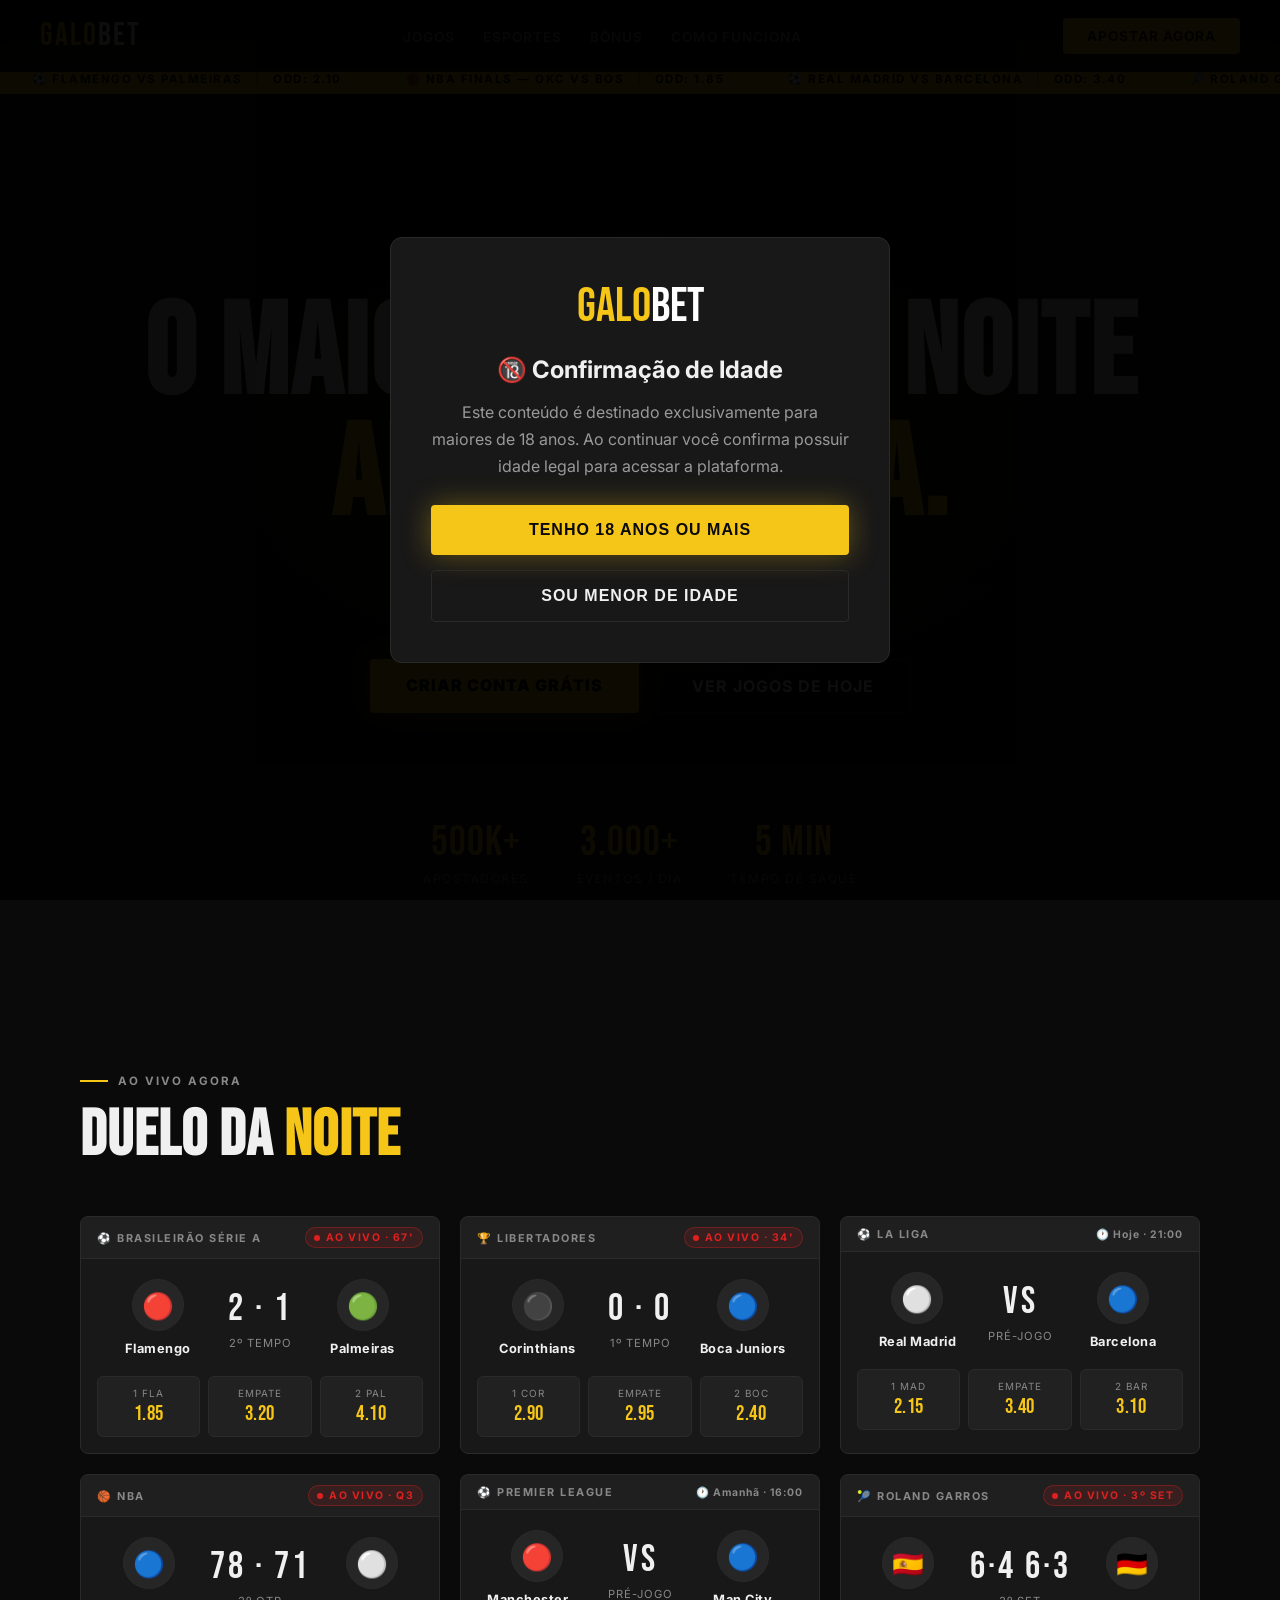
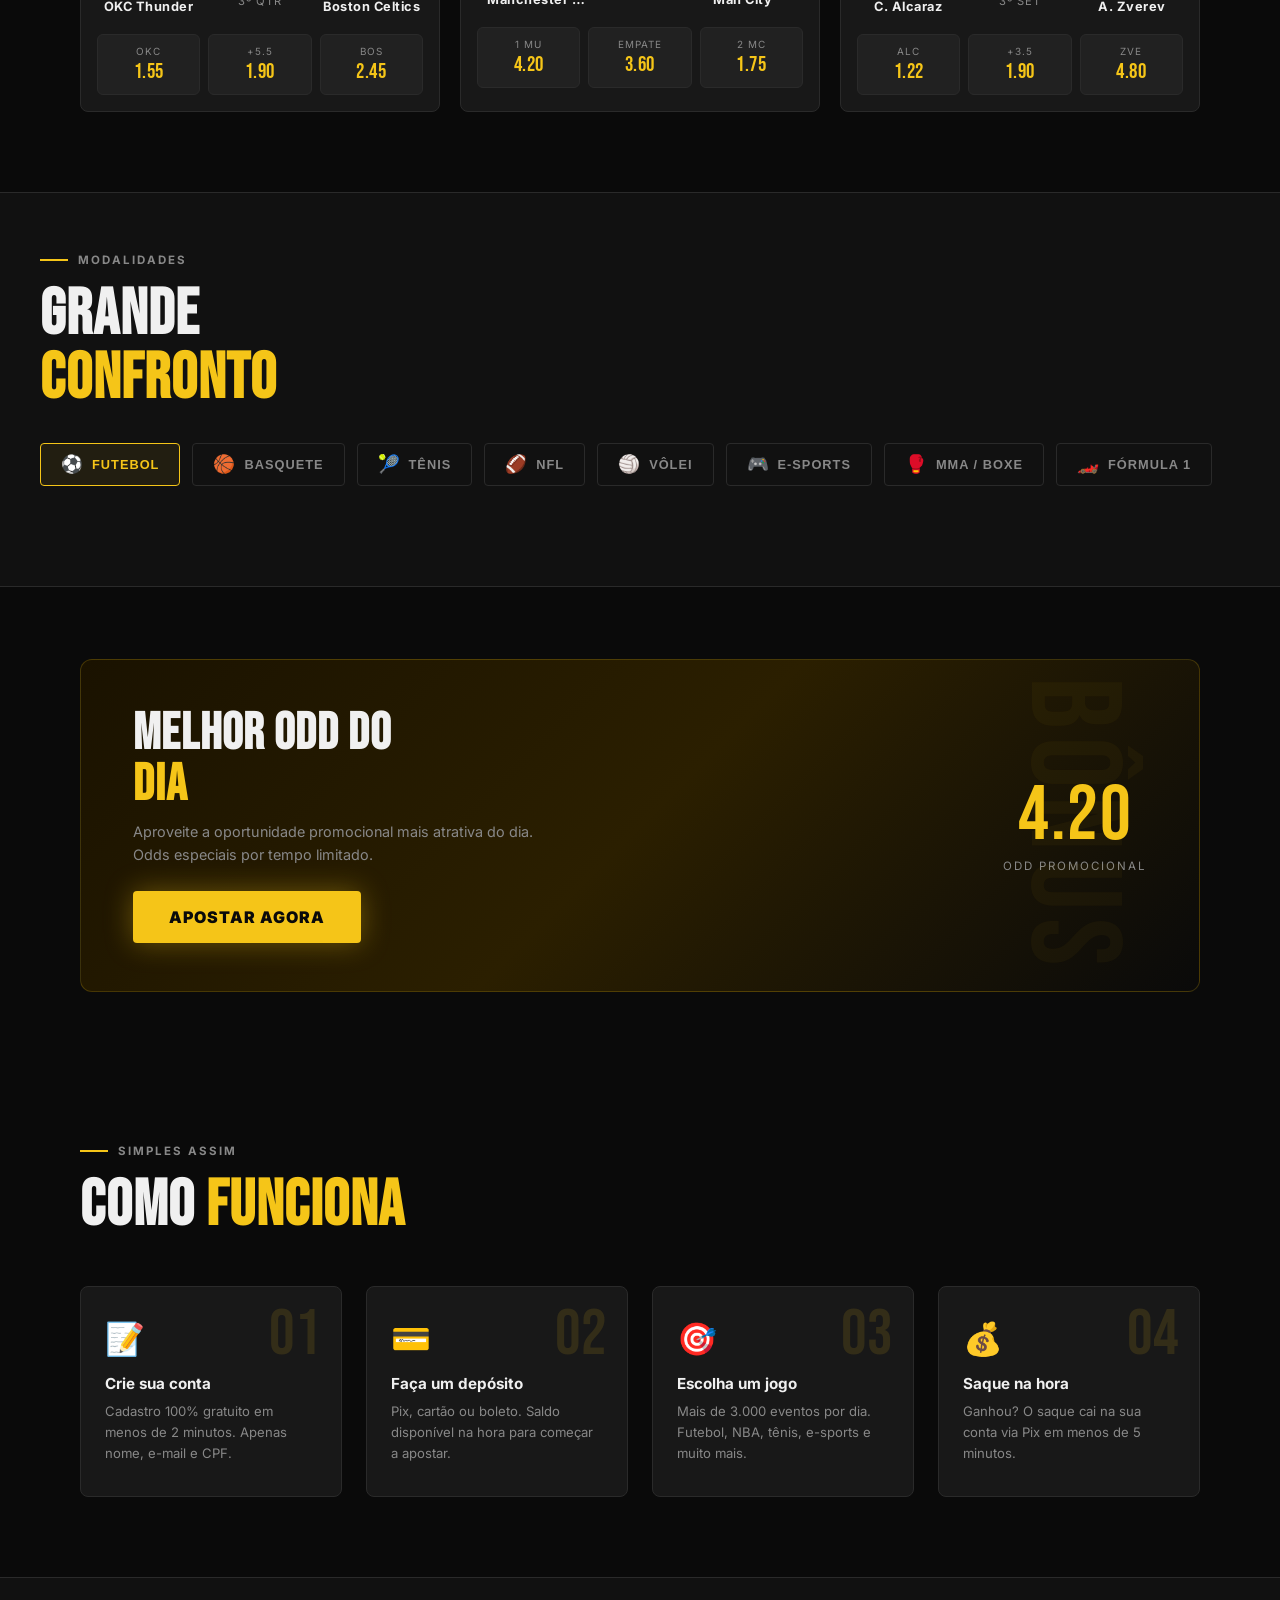
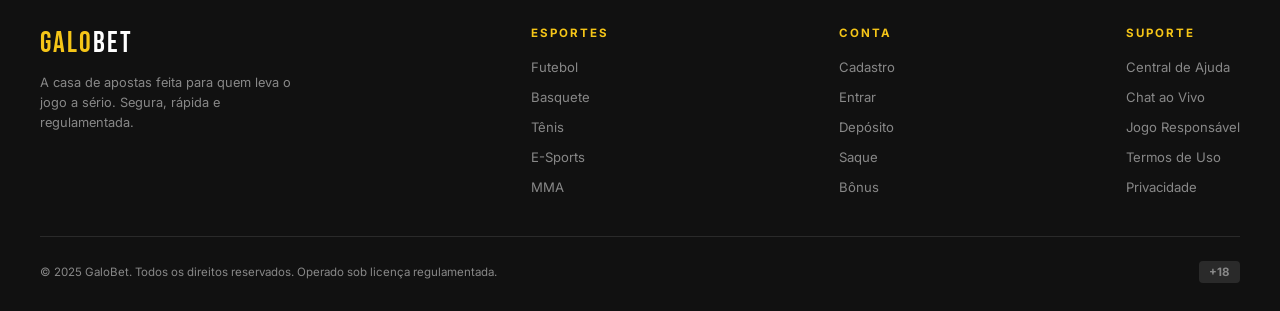
==== galobet-conteudo-pdf.html @ a0ba7c28 "feat: primeiro commit do html" ====
<!DOCTYPE html>
<html lang="pt-BR">
<head>
  <meta charset="UTF-8" />
  <meta name="viewport" content="width=device-width, initial-scale=1.0" />
  <title>GaloBet – Aposte com Garra</title>
  <link href="https://fonts.googleapis.com/css2?family=Bebas+Neue&family=Inter:wght@400;500;600;700;900&display=swap" rel="stylesheet" />
  <style>
    *, *::before, *::after { box-sizing: border-box; margin: 0; padding: 0; }

    :root {
      --black:    #0A0A0A;
      --coal:     #111111;
      --card:     #181818;
      --border:   #2A2A2A;
      --gold:     #F5C518;
      --gold-dim: #C49A10;
      --red:      #E02020;
      --green:    #1DB954;
      --text:     #F0F0F0;
      --muted:    #888888;
      --font-display: 'Bebas Neue', sans-serif;
      --font-body:    'Inter', sans-serif;
    }

    html { scroll-behavior: smooth; }

body {

  background: var(--black);
  color: var(--text);
  font-family: var(--font-body);
  overflow-x: hidden;
}

/* AGE GATE */

#ageGate{
  position:fixed;
  top:0;
  left:0;
  width:100%;
  height:100%;
  background:rgba(0,0,0,.95);
  display:flex;
  justify-content:center;
  align-items:center;
  z-index:9999;
}

.age-modal{
  width:min(500px,90%);
  background:#181818;
  border:1px solid #2A2A2A;
  border-radius:12px;
  padding:40px;
  text-align:center;
}

.age-logo{
  font-family:'Bebas Neue',sans-serif;
  font-size:3rem;
  color:#F5C518;
  margin-bottom:20px;
}

.age-logo span{
  color:white;
}

.age-modal h2{
  margin-bottom:15px;
}

.age-modal p{
  color:#999;
  line-height:1.7;
  margin-bottom:25px;
}

.age-buttons{
  display:flex;
  flex-direction:column;
  gap:15px;
}


    
    

    /* ── NAV ──────────────────────────────── */
    nav {
      position: fixed; top: 0; left: 0; right: 0; z-index: 100;
      display: flex; align-items: center; justify-content: space-between;
      padding: 16px 40px;
      background: rgba(10,10,10,0.92);
      backdrop-filter: blur(12px);
      border-bottom: 1px solid var(--border);
    }
    .logo {
      font-family: var(--font-display);
      font-size: 2rem;
      letter-spacing: 2px;
      color: var(--gold);
    }
    .logo span { color: #fff; }
    .nav-links { display: flex; gap: 28px; list-style: none; }
    .nav-links a {
      color: var(--muted); text-decoration: none; font-size: .85rem;
      font-weight: 600; letter-spacing: 1px; text-transform: uppercase;
      transition: color .2s;
    }
    .nav-links a:hover { color: var(--gold); }
    .btn-nav {
      background: var(--gold); color: var(--black);
      padding: 10px 24px; border-radius: 4px;
      font-weight: 700; font-size: .85rem; letter-spacing: 1px;
      text-decoration: none; text-transform: uppercase;
      transition: background .2s, transform .15s;
    }
    .btn-nav:hover { background: var(--gold-dim); transform: translateY(-1px); }

    /* ── HERO ─────────────────────────────── */
    .hero {
      min-height: 100vh;
      display: flex; flex-direction: column; align-items: center; justify-content: center;
      text-align: center;
      padding: 100px 20px 60px;
      position: relative;
      overflow: hidden;
    }
    .hero::before {
      content: '';
      position: absolute; inset: 0;
      background:
        radial-gradient(ellipse 70% 55% at 50% 40%, rgba(245,197,24,.12) 0%, transparent 70%),
        radial-gradient(ellipse 40% 30% at 80% 70%, rgba(224,32,32,.07) 0%, transparent 60%);
      pointer-events: none;
    }
    .hero-eyebrow {
      display: inline-block;
      background: rgba(245,197,24,.12);
      border: 1px solid rgba(245,197,24,.35);
      color: var(--gold);
      font-size: .75rem; font-weight: 700; letter-spacing: 2px;
      text-transform: uppercase;
      padding: 6px 16px; border-radius: 20px;
      margin-bottom: 24px;
      animation: fadeDown .6s ease both;
    }
    .hero h1 {
      font-family: var(--font-display);
      font-size: clamp(4rem, 10vw, 9rem);
      line-height: .95;
      letter-spacing: 2px;
      animation: fadeDown .7s .1s ease both;
    }
    .hero h1 em { color: var(--gold); font-style: normal; }
    .hero-sub {
      max-width: 520px;
      margin: 24px auto 0;
      font-size: 1.05rem; color: var(--muted); line-height: 1.7;
      animation: fadeDown .7s .2s ease both;
    }
    .hero-cta {
      display: flex; gap: 16px; justify-content: center; flex-wrap: wrap;
      margin-top: 40px;
      animation: fadeDown .7s .3s ease both;
    }
    .btn-primary {
      background: var(--gold); color: var(--black);
      padding: 16px 36px; border-radius: 4px; border: none;
      font-weight: 900; font-size: 1rem; letter-spacing: 1px;
      text-decoration: none; text-transform: uppercase; cursor: pointer;
      transition: background .2s, transform .15s, box-shadow .2s;
      box-shadow: 0 0 28px rgba(245,197,24,.35);
    }
    .btn-primary:hover {
      background: var(--gold-dim);
      transform: translateY(-2px);
      box-shadow: 0 0 40px rgba(245,197,24,.5);
    }
    .btn-outline {
      background: transparent; color: var(--text);
      padding: 16px 36px; border-radius: 4px;
      border: 1px solid var(--border);
      font-weight: 700; font-size: 1rem; letter-spacing: 1px;
      text-decoration: none; text-transform: uppercase; cursor: pointer;
      transition: border-color .2s, color .2s;
    }
    .btn-outline:hover { border-color: var(--gold); color: var(--gold); }

    .hero-stats {
      display: flex; gap: 48px; justify-content: center; flex-wrap: wrap;
      margin-top: 64px;
      padding-top: 40px;
      border-top: 1px solid var(--border);
      width: 100%; max-width: 600px;
      animation: fadeDown .7s .4s ease both;
    }
    .stat-item { text-align: center; }
    .stat-num {
      font-family: var(--font-display);
      font-size: 2.6rem; color: var(--gold); letter-spacing: 1px;
    }
    .stat-label { font-size: .75rem; color: var(--muted); letter-spacing: 1.5px; text-transform: uppercase; margin-top: 4px; }

    /* ── LIVE MATCHES ─────────────────────── */
    .section { padding: 80px 40px; max-width: 1200px; margin: 0 auto; }
    .section-label {
      display: flex; align-items: center; gap: 10px;
      font-size: .72rem; font-weight: 700; letter-spacing: 2px;
      text-transform: uppercase; color: var(--muted);
      margin-bottom: 16px;
    }
    .section-label::before {
      content: '';
      display: inline-block; width: 28px; height: 2px; background: var(--gold);
    }
    .section h2 {
      font-family: var(--font-display);
      font-size: clamp(2.4rem, 5vw, 4rem);
      line-height: 1; letter-spacing: 1px;
      margin-bottom: 48px;
    }
    .section h2 em { color: var(--gold); font-style: normal; }

    .matches-grid {
      display: grid;
      grid-template-columns: repeat(auto-fill, minmax(340px, 1fr));
      gap: 20px;
    }

    .match-card {
      background: var(--card);
      border: 1px solid var(--border);
      border-radius: 8px;
      overflow: hidden;
      transition: border-color .2s, transform .2s;
      cursor: pointer;
    }
    .match-card:hover { border-color: var(--gold); transform: translateY(-3px); }

    .match-header {
      display: flex; align-items: center; justify-content: space-between;
      padding: 10px 16px;
      background: rgba(255,255,255,.03);
      border-bottom: 1px solid var(--border);
    }
    .league-tag {
      font-size: .68rem; font-weight: 700; letter-spacing: 1.5px;
      text-transform: uppercase; color: var(--muted);
    }
    .live-badge {
      display: flex; align-items: center; gap: 6px;
      background: rgba(224,32,32,.12);
      border: 1px solid rgba(224,32,32,.35);
      color: var(--red);
      font-size: .65rem; font-weight: 700; letter-spacing: 1.5px;
      padding: 3px 8px; border-radius: 20px;
    }
    .live-dot {
      width: 6px; height: 6px; border-radius: 50%;
      background: var(--red);
      animation: pulse 1.2s infinite;
    }
    .soon-badge {
      font-size: .65rem; font-weight: 700; letter-spacing: 1px;
      color: var(--muted);
    }

    .match-body {
      padding: 20px 16px;
      display: flex; align-items: center; justify-content: space-between; gap: 10px;
    }
    .team {
      display: flex; flex-direction: column; align-items: center;
      gap: 10px; flex: 1; min-width: 0;
    }
    .team-shield {
      width: 52px; height: 52px; border-radius: 50%;
      display: flex; align-items: center; justify-content: center;
      font-size: 1.6rem;
      background: rgba(255,255,255,.06);
      border: 1px solid var(--border);
    }
    .team-name {
      font-size: .8rem; font-weight: 700; letter-spacing: .5px;
      text-align: center; white-space: nowrap; overflow: hidden; text-overflow: ellipsis;
      max-width: 100px;
    }

    .vs-block { text-align: center; flex-shrink: 0; }
    .vs-score {
      font-family: var(--font-display);
      font-size: 2.4rem; letter-spacing: 3px; color: var(--text);
    }
    .vs-time {
      font-size: .7rem; color: var(--muted);
      letter-spacing: 1px; margin-top: 4px;
    }

    .match-odds {
      display: grid; grid-template-columns: 1fr 1fr 1fr;
      gap: 8px; padding: 0 16px 16px;
    }
    .odd-btn {
      background: rgba(255,255,255,.04);
      border: 1px solid var(--border);
      border-radius: 6px;
      padding: 10px 8px;
      text-align: center; cursor: pointer;
      transition: background .15s, border-color .15s;
    }
    .odd-btn:hover { background: rgba(245,197,24,.1); border-color: var(--gold); }
    .odd-label { font-size: .62rem; color: var(--muted); text-transform: uppercase; letter-spacing: 1px; }
    .odd-val {
      font-family: var(--font-display);
      font-size: 1.3rem; color: var(--gold); letter-spacing: .5px; margin-top: 2px;
    }

    /* ── SPORTS TABS ──────────────────────── */
    .sports-section {
      background: var(--coal);
      border-top: 1px solid var(--border);
      border-bottom: 1px solid var(--border);
      padding: 60px 40px;
    }
    .sports-inner { max-width: 1200px; margin: 0 auto; }

    .sports-tabs {
      display: flex; gap: 12px; flex-wrap: wrap;
      margin-bottom: 40px;
    }
    .tab {
      display: flex; align-items: center; gap: 8px;
      padding: 10px 20px; border-radius: 4px;
      border: 1px solid var(--border);
      background: transparent; color: var(--muted);
      font-size: .8rem; font-weight: 700; letter-spacing: 1px;
      text-transform: uppercase; cursor: pointer;
      transition: all .2s;
    }
    .tab.active, .tab:hover {
      border-color: var(--gold); color: var(--gold);
      background: rgba(245,197,24,.07);
    }
    .tab-icon { font-size: 1.1rem; }

    /* ── PROMO BANNER ─────────────────────── */
    .promo-band {
      background: linear-gradient(135deg, #1a1200 0%, #2b1f00 50%, #0A0A0A 100%);
      border: 1px solid rgba(245,197,24,.2);
      border-radius: 12px;
      padding: 48px 52px;
      display: flex; align-items: center; justify-content: space-between;
      gap: 32px; flex-wrap: wrap;
      margin: 0 40px;
      max-width: 1120px;
      margin-inline: auto;
      position: relative; overflow: hidden;
    }
    .promo-band::after {
      content: 'BÔNUS';
      position: absolute; right: -20px; top: 50%; transform: translateY(-50%) rotate(90deg);
      font-family: var(--font-display);
      font-size: 8rem; color: rgba(245,197,24,.04);
      letter-spacing: 8px; pointer-events: none; white-space: nowrap;
    }
    .promo-text h3 {
      font-family: var(--font-display);
      font-size: clamp(2rem, 4vw, 3.2rem);
      line-height: 1; letter-spacing: 1px;
    }
    .promo-text h3 em { color: var(--gold); font-style: normal; }
    .promo-text p { color: var(--muted); margin-top: 10px; font-size: .9rem; line-height: 1.6; }
    .promo-bonus {
      text-align: center; flex-shrink: 0;
    }
    .bonus-amount {
      font-family: var(--font-display);
      font-size: clamp(3rem, 6vw, 5rem);
      color: var(--gold);
      line-height: 1; letter-spacing: 2px;
    }
    .bonus-label {
      font-size: .72rem; color: var(--muted);
      letter-spacing: 2px; text-transform: uppercase; margin-top: 4px;
    }

    /* ── HOW IT WORKS ─────────────────────── */
    .steps-grid {
      display: grid; grid-template-columns: repeat(auto-fill, minmax(220px, 1fr));
      gap: 24px;
    }
    .step-card {
      background: var(--card);
      border: 1px solid var(--border);
      border-radius: 8px;
      padding: 32px 24px;
      position: relative;
    }
    .step-num {
      font-family: var(--font-display);
      font-size: 4rem; color: rgba(245,197,24,.12);
      line-height: 1; position: absolute; top: 16px; right: 20px;
    }
    .step-icon { font-size: 2rem; margin-bottom: 16px; }
    .step-title {
      font-size: .95rem; font-weight: 700; margin-bottom: 8px;
    }
    .step-desc { font-size: .82rem; color: var(--muted); line-height: 1.6; }

    /* ── FOOTER ───────────────────────────── */
    footer {
      background: var(--coal);
      border-top: 1px solid var(--border);
      padding: 48px 40px 28px;
    }
    .footer-inner {
      max-width: 1200px; margin: 0 auto;
      display: flex; flex-wrap: wrap; gap: 40px;
      justify-content: space-between;
    }
    .footer-brand .logo { font-size: 1.8rem; }
    .footer-brand p {
      margin-top: 12px; font-size: .8rem; color: var(--muted); max-width: 260px; line-height: 1.6;
    }
    .footer-col h4 {
      font-size: .72rem; font-weight: 700; letter-spacing: 2px;
      text-transform: uppercase; color: var(--gold);
      margin-bottom: 16px;
    }
    .footer-col ul { list-style: none; display: flex; flex-direction: column; gap: 10px; }
    .footer-col ul li a {
      color: var(--muted); text-decoration: none; font-size: .82rem;
      transition: color .2s;
    }
    .footer-col ul li a:hover { color: var(--text); }
    .footer-bottom {
      max-width: 1200px; margin: 40px auto 0;
      padding-top: 24px; border-top: 1px solid var(--border);
      display: flex; align-items: center; justify-content: space-between; flex-wrap: wrap; gap: 12px;
    }
    .footer-bottom p { font-size: .72rem; color: var(--muted); }
    .age-badge {
      background: var(--border); border-radius: 4px;
      padding: 4px 10px; font-size: .72rem; font-weight: 700; color: var(--muted);
    }

    /* ── TICKER ───────────────────────────── */
    .ticker-wrap {
      background: var(--gold);
      overflow: hidden; padding: 8px 0;
    }
    .ticker-track {
      display: flex; width: max-content;
      animation: ticker 28s linear infinite;
    }
    .ticker-item {
      font-size: .72rem; font-weight: 700; letter-spacing: 1.5px;
      color: var(--black); text-transform: uppercase;
      padding: 0 32px; white-space: nowrap;
    }
    .ticker-sep { color: rgba(0,0,0,.3); padding: 0 8px; }

    /* ── ANIMATIONS ───────────────────────── */
    @keyframes fadeDown {
      from { opacity: 0; transform: translateY(-18px); }
      to   { opacity: 1; transform: translateY(0); }
    }
    @keyframes pulse {
      0%, 100% { opacity: 1; } 50% { opacity: .3; }
    }
    @keyframes ticker {
      from { transform: translateX(0); }
      to   { transform: translateX(-50%); }
    }

    /* ── RESPONSIVE ───────────────────────── */
    @media (max-width: 768px) {
      nav { padding: 14px 20px; }
      .nav-links { display: none; }
      .section { padding: 60px 20px; }
      .promo-band { padding: 32px 24px; margin: 0 20px; }
      .sports-section { padding: 48px 20px; }
      footer { padding: 40px 20px 24px; }
    }
  </style>
</head>
<body>

<div id="ageGate">
  <div class="age-modal">

    <div class="age-logo">
      GALO<span>BET</span>
    </div>

    <h2>🔞 Confirmação de Idade</h2>

    <p>
      Este conteúdo é destinado exclusivamente para maiores de 18 anos.
      Ao continuar você confirma possuir idade legal para acessar a plataforma.
    </p>

    <div class="age-buttons">

      <button id="confirmAge" class="btn-primary">
        Tenho 18 anos ou mais
      </button>

      <button id="denyAge" class="btn-outline">
        Sou menor de idade
      </button>

    </div>

  </div>
</div>

<!-- NAV -->
<nav>
  <div class="logo">GALO<span>BET</span></div>
  <ul class="nav-links">
    <li><a href="#jogos">Jogos</a></li>
    <li><a href="#esportes">Esportes</a></li>
    <li><a href="#bonus">Bônus</a></li>
    <li><a href="#como-funciona">Como Funciona</a></li>
  </ul>
  <a href="#" class="btn-nav">Apostar Agora</a>
</nav>

<!-- TICKER -->
<div class="ticker-wrap" style="margin-top:64px;">
  <div class="ticker-track">
    <span class="ticker-item">⚽ Flamengo vs Palmeiras <span class="ticker-sep">|</span> Odd: 2.10</span>
    <span class="ticker-item">🏀 NBA Finals — OKC vs BOS <span class="ticker-sep">|</span> Odd: 1.85</span>
    <span class="ticker-item">⚽ Real Madrid vs Barcelona <span class="ticker-sep">|</span> Odd: 3.40</span>
    <span class="ticker-item">🎾 Roland Garros Final <span class="ticker-sep">|</span> Odd: 1.60</span>
    <span class="ticker-item">⚽ Brasil vs Argentina <span class="ticker-sep">|</span> Odd: 2.75</span>
    <span class="ticker-item">🏆 Libertadores — Quartas de Final <span class="ticker-sep">|</span> Ao Vivo</span>
    <span class="ticker-item">⚽ Flamengo vs Palmeiras <span class="ticker-sep">|</span> Odd: 2.10</span>
    <span class="ticker-item">🏀 NBA Finals — OKC vs BOS <span class="ticker-sep">|</span> Odd: 1.85</span>
    <span class="ticker-item">⚽ Real Madrid vs Barcelona <span class="ticker-sep">|</span> Odd: 3.40</span>
    <span class="ticker-item">🎾 Roland Garros Final <span class="ticker-sep">|</span> Odd: 1.60</span>
    <span class="ticker-item">⚽ Brasil vs Argentina <span class="ticker-sep">|</span> Odd: 2.75</span>
    <span class="ticker-item">🏆 Libertadores — Quartas de Final <span class="ticker-sep">|</span> Ao Vivo</span>
  </div>
</div>

<!-- HERO -->
<section class="hero">
  <span class="hero-eyebrow">🔥 Casa de Apostas #1 do Brasil</span>
  <h1>O MAIOR DUELO DA NOITE<br><em>APOSTE AGORA.</em></h1>
  <p class="hero-sub">
    Flamengo x Palmeiras. Odds especiais e apostas ao vivo para o confronto mais aguardado da rodada.
  </p>
  <div class="hero-cta">
    <a href="#" class="btn-primary">Criar Conta Grátis</a>
    <a href="#jogos" class="btn-outline">Ver Jogos de Hoje</a>
  </div>
  <div class="hero-stats">
    <div class="stat-item">
      <div class="stat-num">500K+</div>
      <div class="stat-label">Apostadores</div>
    </div>
    <div class="stat-item">
      <div class="stat-num">3.000+</div>
      <div class="stat-label">Eventos / dia</div>
    </div>
    <div class="stat-item">
      <div class="stat-num">5 min</div>
      <div class="stat-label">Tempo de saque</div>
    </div>
  </div>
</section>

<!-- JOGOS AO VIVO -->
<section class="section" id="jogos">
  <div class="section-label">Ao Vivo Agora</div>
  <h2>DUELO DA <em>NOITE</em></h2>

  <div class="matches-grid">

    <!-- Card 1 -->
    <div class="match-card">
      <div class="match-header">
        <span class="league-tag">⚽ Brasileirão Série A</span>
        <span class="live-badge"><span class="live-dot"></span>AO VIVO · 67'</span>
      </div>
      <div class="match-body">
        <div class="team">
          <div class="team-shield">🔴</div>
          <div class="team-name">Flamengo</div>
        </div>
        <div class="vs-block">
          <div class="vs-score">2 · 1</div>
          <div class="vs-time">2º TEMPO</div>
        </div>
        <div class="team">
          <div class="team-shield">🟢</div>
          <div class="team-name">Palmeiras</div>
        </div>
      </div>
      <div class="match-odds">
        <div class="odd-btn"><div class="odd-label">1 FLA</div><div class="odd-val">1.85</div></div>
        <div class="odd-btn"><div class="odd-label">Empate</div><div class="odd-val">3.20</div></div>
        <div class="odd-btn"><div class="odd-label">2 PAL</div><div class="odd-val">4.10</div></div>
      </div>
    </div>

    <!-- Card 2 -->
    <div class="match-card">
      <div class="match-header">
        <span class="league-tag">🏆 Libertadores</span>
        <span class="live-badge"><span class="live-dot"></span>AO VIVO · 34'</span>
      </div>
      <div class="match-body">
        <div class="team">
          <div class="team-shield">⚫</div>
          <div class="team-name">Corinthians</div>
        </div>
        <div class="vs-block">
          <div class="vs-score">0 · 0</div>
          <div class="vs-time">1º TEMPO</div>
        </div>
        <div class="team">
          <div class="team-shield">🔵</div>
          <div class="team-name">Boca Juniors</div>
        </div>
      </div>
      <div class="match-odds">
        <div class="odd-btn"><div class="odd-label">1 COR</div><div class="odd-val">2.90</div></div>
        <div class="odd-btn"><div class="odd-label">Empate</div><div class="odd-val">2.95</div></div>
        <div class="odd-btn"><div class="odd-label">2 BOC</div><div class="odd-val">2.40</div></div>
      </div>
    </div>

    <!-- Card 3 -->
    <div class="match-card">
      <div class="match-header">
        <span class="league-tag">⚽ La Liga</span>
        <span class="soon-badge">🕐 Hoje · 21:00</span>
      </div>
      <div class="match-body">
        <div class="team">
          <div class="team-shield">⚪</div>
          <div class="team-name">Real Madrid</div>
        </div>
        <div class="vs-block">
          <div class="vs-score">VS</div>
          <div class="vs-time">PRÉ-JOGO</div>
        </div>
        <div class="team">
          <div class="team-shield">🔵</div>
          <div class="team-name">Barcelona</div>
        </div>
      </div>
      <div class="match-odds">
        <div class="odd-btn"><div class="odd-label">1 MAD</div><div class="odd-val">2.15</div></div>
        <div class="odd-btn"><div class="odd-label">Empate</div><div class="odd-val">3.40</div></div>
        <div class="odd-btn"><div class="odd-label">2 BAR</div><div class="odd-val">3.10</div></div>
      </div>
    </div>

    <!-- Card 4 -->
    <div class="match-card">
      <div class="match-header">
        <span class="league-tag">🏀 NBA</span>
        <span class="live-badge"><span class="live-dot"></span>AO VIVO · Q3</span>
      </div>
      <div class="match-body">
        <div class="team">
          <div class="team-shield">🔵</div>
          <div class="team-name">OKC Thunder</div>
        </div>
        <div class="vs-block">
          <div class="vs-score">78 · 71</div>
          <div class="vs-time">3º QTR</div>
        </div>
        <div class="team">
          <div class="team-shield">⚪</div>
          <div class="team-name">Boston Celtics</div>
        </div>
      </div>
      <div class="match-odds">
        <div class="odd-btn"><div class="odd-label">OKC</div><div class="odd-val">1.55</div></div>
        <div class="odd-btn"><div class="odd-label">+5.5</div><div class="odd-val">1.90</div></div>
        <div class="odd-btn"><div class="odd-label">BOS</div><div class="odd-val">2.45</div></div>
      </div>
    </div>

    <!-- Card 5 -->
    <div class="match-card">
      <div class="match-header">
        <span class="league-tag">⚽ Premier League</span>
        <span class="soon-badge">🕐 Amanhã · 16:00</span>
      </div>
      <div class="match-body">
        <div class="team">
          <div class="team-shield">🔴</div>
          <div class="team-name">Manchester United</div>
        </div>
        <div class="vs-block">
          <div class="vs-score">VS</div>
          <div class="vs-time">PRÉ-JOGO</div>
        </div>
        <div class="team">
          <div class="team-shield">🔵</div>
          <div class="team-name">Man City</div>
        </div>
      </div>
      <div class="match-odds">
        <div class="odd-btn"><div class="odd-label">1 MU</div><div class="odd-val">4.20</div></div>
        <div class="odd-btn"><div class="odd-label">Empate</div><div class="odd-val">3.60</div></div>
        <div class="odd-btn"><div class="odd-label">2 MC</div><div class="odd-val">1.75</div></div>
      </div>
    </div>

    <!-- Card 6 -->
    <div class="match-card">
      <div class="match-header">
        <span class="league-tag">🎾 Roland Garros</span>
        <span class="live-badge"><span class="live-dot"></span>AO VIVO · 3º SET</span>
      </div>
      <div class="match-body">
        <div class="team">
          <div class="team-shield">🇪🇸</div>
          <div class="team-name">C. Alcaraz</div>
        </div>
        <div class="vs-block">
          <div class="vs-score">6·4 6·3</div>
          <div class="vs-time">3º SET</div>
        </div>
        <div class="team">
          <div class="team-shield">🇩🇪</div>
          <div class="team-name">A. Zverev</div>
        </div>
      </div>
      <div class="match-odds">
        <div class="odd-btn"><div class="odd-label">ALC</div><div class="odd-val">1.22</div></div>
        <div class="odd-btn"><div class="odd-label">+3.5</div><div class="odd-val">1.90</div></div>
        <div class="odd-btn"><div class="odd-label">ZVE</div><div class="odd-val">4.80</div></div>
      </div>
    </div>

  </div>
</section>

<!-- SPORTS TABS -->
<div class="sports-section" id="esportes">
  <div class="sports-inner">
    <div class="section-label">Modalidades</div>
    <h2 style="font-family:var(--font-display);font-size:clamp(2.4rem,5vw,4rem);line-height:1;letter-spacing:1px;margin-bottom:32px;">
      GRANDE<br><em style="color:var(--gold);font-style:normal;">CONFRONTO</em>
    </h2>
    <div class="sports-tabs">
      <button class="tab active"><span class="tab-icon">⚽</span> Futebol</button>
      <button class="tab"><span class="tab-icon">🏀</span> Basquete</button>
      <button class="tab"><span class="tab-icon">🎾</span> Tênis</button>
      <button class="tab"><span class="tab-icon">🏈</span> NFL</button>
      <button class="tab"><span class="tab-icon">🏐</span> Vôlei</button>
      <button class="tab"><span class="tab-icon">🎮</span> E-Sports</button>
      <button class="tab"><span class="tab-icon">🥊</span> MMA / Boxe</button>
      <button class="tab"><span class="tab-icon">🏎️</span> Fórmula 1</button>
    </div>
  </div>
</div>

<!-- PROMO BANNER -->
<div style="padding: 72px 40px;" id="bonus">
  <div class="promo-band">
    <div class="promo-text">
      <h3>MELHOR ODD DO<br><em>DIA</em></h3>
      <p>Aproveite a oportunidade promocional mais atrativa do dia.<br>Odds especiais por tempo limitado.</p>
      <a href="#" class="btn-primary" style="display:inline-block;margin-top:24px;">APOSTAR AGORA</a>
    </div>
    <div class="promo-bonus">
      <div class="bonus-amount">4.20</div>
      <div class="bonus-label">ODD PROMOCIONAL</div>
    </div>
  </div>
</div>

<!-- COMO FUNCIONA -->
<section class="section" id="como-funciona">
  <div class="section-label">Simples assim</div>
  <h2>COMO <em>FUNCIONA</em></h2>
  <div class="steps-grid">
    <div class="step-card">
      <div class="step-num">01</div>
      <div class="step-icon">📝</div>
      <div class="step-title">Crie sua conta</div>
      <div class="step-desc">Cadastro 100% gratuito em menos de 2 minutos. Apenas nome, e-mail e CPF.</div>
    </div>
    <div class="step-card">
      <div class="step-num">02</div>
      <div class="step-icon">💳</div>
      <div class="step-title">Faça um depósito</div>
      <div class="step-desc">Pix, cartão ou boleto. Saldo disponível na hora para começar a apostar.</div>
    </div>
    <div class="step-card">
      <div class="step-num">03</div>
      <div class="step-icon">🎯</div>
      <div class="step-title">Escolha um jogo</div>
      <div class="step-desc">Mais de 3.000 eventos por dia. Futebol, NBA, tênis, e-sports e muito mais.</div>
    </div>
    <div class="step-card">
      <div class="step-num">04</div>
      <div class="step-icon">💰</div>
      <div class="step-title">Saque na hora</div>
      <div class="step-desc">Ganhou? O saque cai na sua conta via Pix em menos de 5 minutos.</div>
    </div>
  </div>
</section>

<!-- FOOTER -->
<footer>
  <div class="footer-inner">
    <div class="footer-brand">
      <div class="logo">GALO<span>BET</span></div>
      <p>A casa de apostas feita para quem leva o jogo a sério. Segura, rápida e regulamentada.</p>
    </div>
    <div class="footer-col">
      <h4>Esportes</h4>
      <ul>
        <li><a href="#">Futebol</a></li>
        <li><a href="#">Basquete</a></li>
        <li><a href="#">Tênis</a></li>
        <li><a href="#">E-Sports</a></li>
        <li><a href="#">MMA</a></li>
      </ul>
    </div>
    <div class="footer-col">
      <h4>Conta</h4>
      <ul>
        <li><a href="#">Cadastro</a></li>
        <li><a href="#">Entrar</a></li>
        <li><a href="#">Depósito</a></li>
        <li><a href="#">Saque</a></li>
        <li><a href="#">Bônus</a></li>
      </ul>
    </div>
    <div class="footer-col">
      <h4>Suporte</h4>
      <ul>
        <li><a href="#">Central de Ajuda</a></li>
        <li><a href="#">Chat ao Vivo</a></li>
        <li><a href="#">Jogo Responsável</a></li>
        <li><a href="#">Termos de Uso</a></li>
        <li><a href="#">Privacidade</a></li>
      </ul>
    </div>
  </div>
  <div class="footer-bottom">
    <p>© 2025 GaloBet. Todos os direitos reservados. Operado sob licença regulamentada.</p>
    <span class="age-badge">+18</span>
  </div>
</footer>

<script>
  // Tab switching
  document.querySelectorAll('.tab').forEach(tab => {
    tab.addEventListener('click', () => {
      document.querySelectorAll('.tab').forEach(t => t.classList.remove('active'));
      tab.classList.add('active');
    });
  });

  // Odd button toggle
  document.querySelectorAll('.odd-btn').forEach(btn => {
    btn.addEventListener('click', () => {
      btn.style.background = btn.style.background ? '' : 'rgba(245,197,24,.18)';
      btn.style.borderColor = btn.style.borderColor === 'var(--gold)' ? '' : 'var(--gold)';
    });
  });

  // Scroll reveal
  const observer = new IntersectionObserver(entries => {
    entries.forEach(e => {
      if (e.isIntersecting) {
        e.target.style.opacity = '1';
        e.target.style.transform = 'translateY(0)';
      }
    });
  }, { threshold: 0.1 });

  document.querySelectorAll('.match-card, .step-card').forEach(el => {
    el.style.opacity = '0';
    el.style.transform = 'translateY(24px)';
    el.style.transition = 'opacity .5s ease, transform .5s ease';
    observer.observe(el);
  });

  // AGE GATE
  document.addEventListener('DOMContentLoaded', function() {

    const ageGate = document.getElementById('ageGate');
    const confirmAge = document.getElementById('confirmAge');
    const denyAge = document.getElementById('denyAge');

    if (!ageGate) return;

    if (localStorage.getItem('ageVerified') === 'true') {
      ageGate.style.display = 'none';
    }

    confirmAge?.addEventListener('click', () => {
      localStorage.setItem('ageVerified', 'true');
      ageGate.style.display = 'none';
    });

    denyAge?.addEventListener('click', () => {
      window.location.href = 'https://google.com';
    });

  });
</script>

</body>
</html>
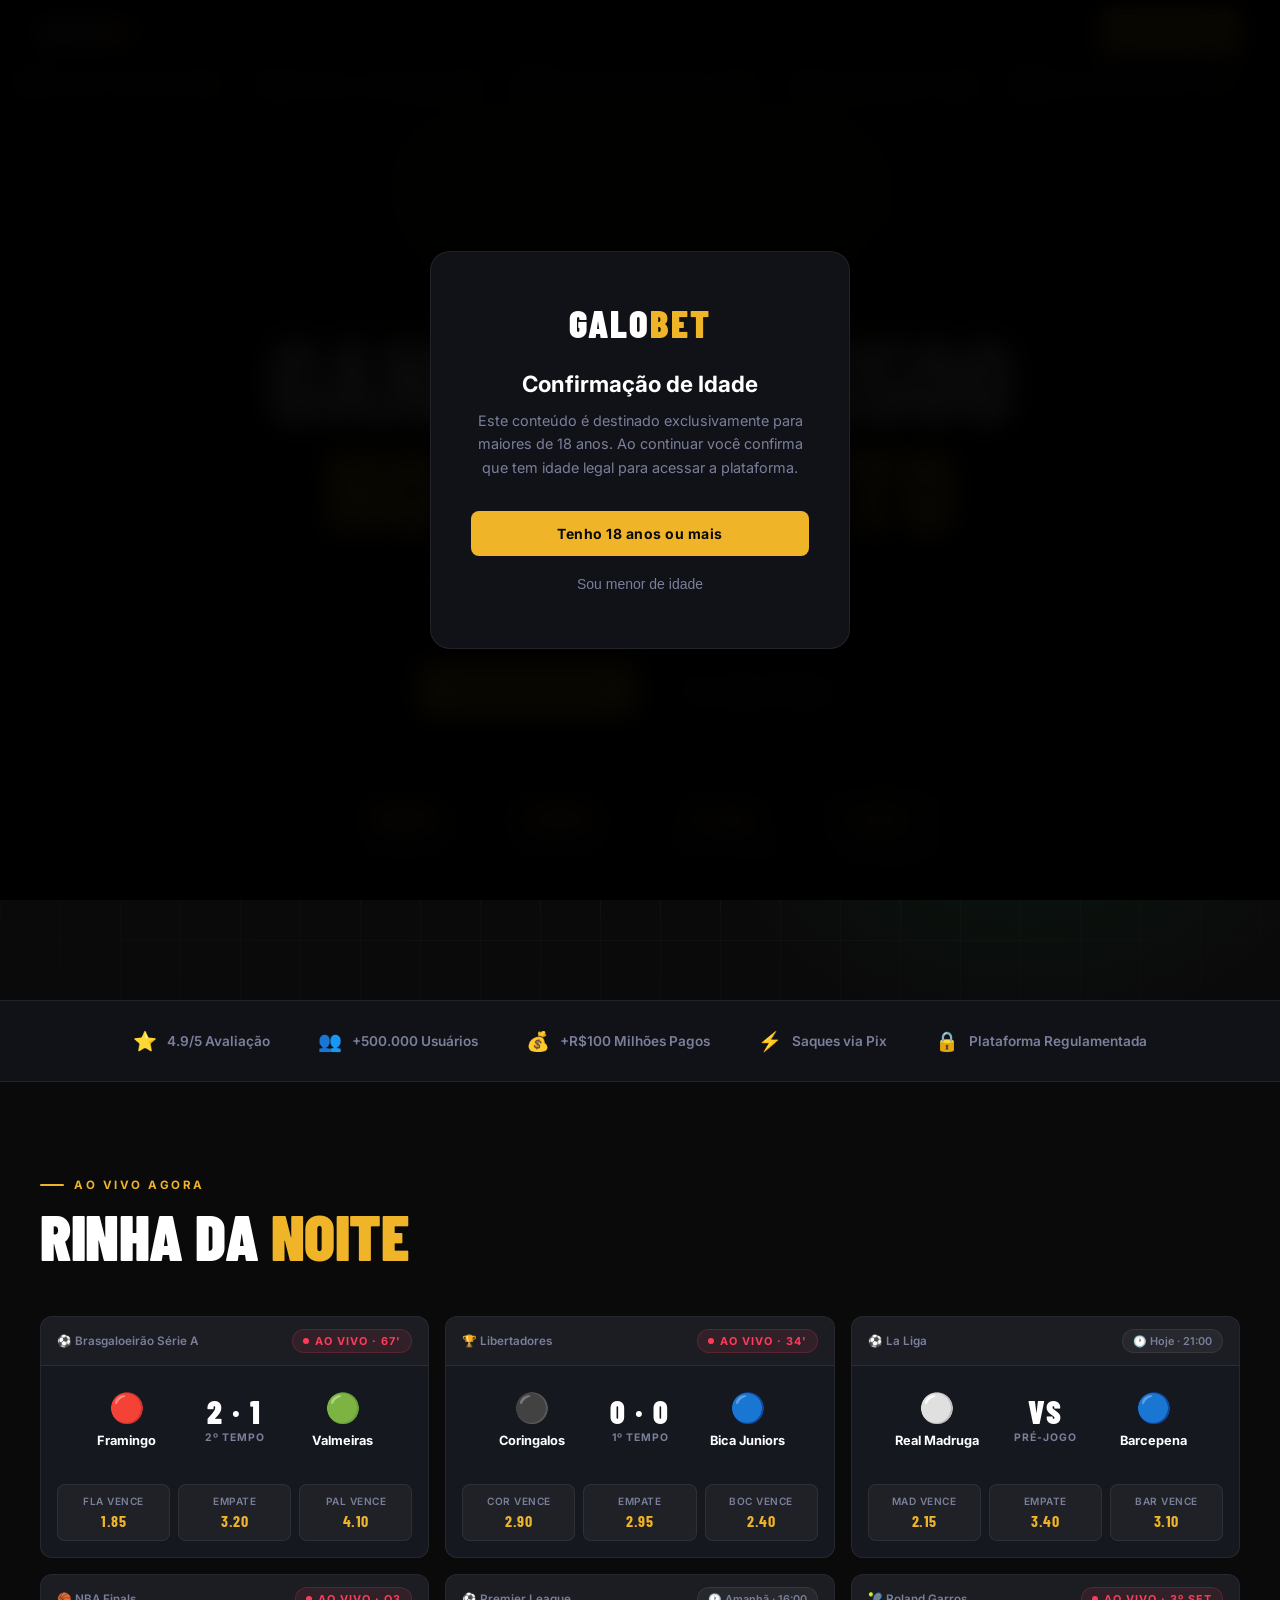
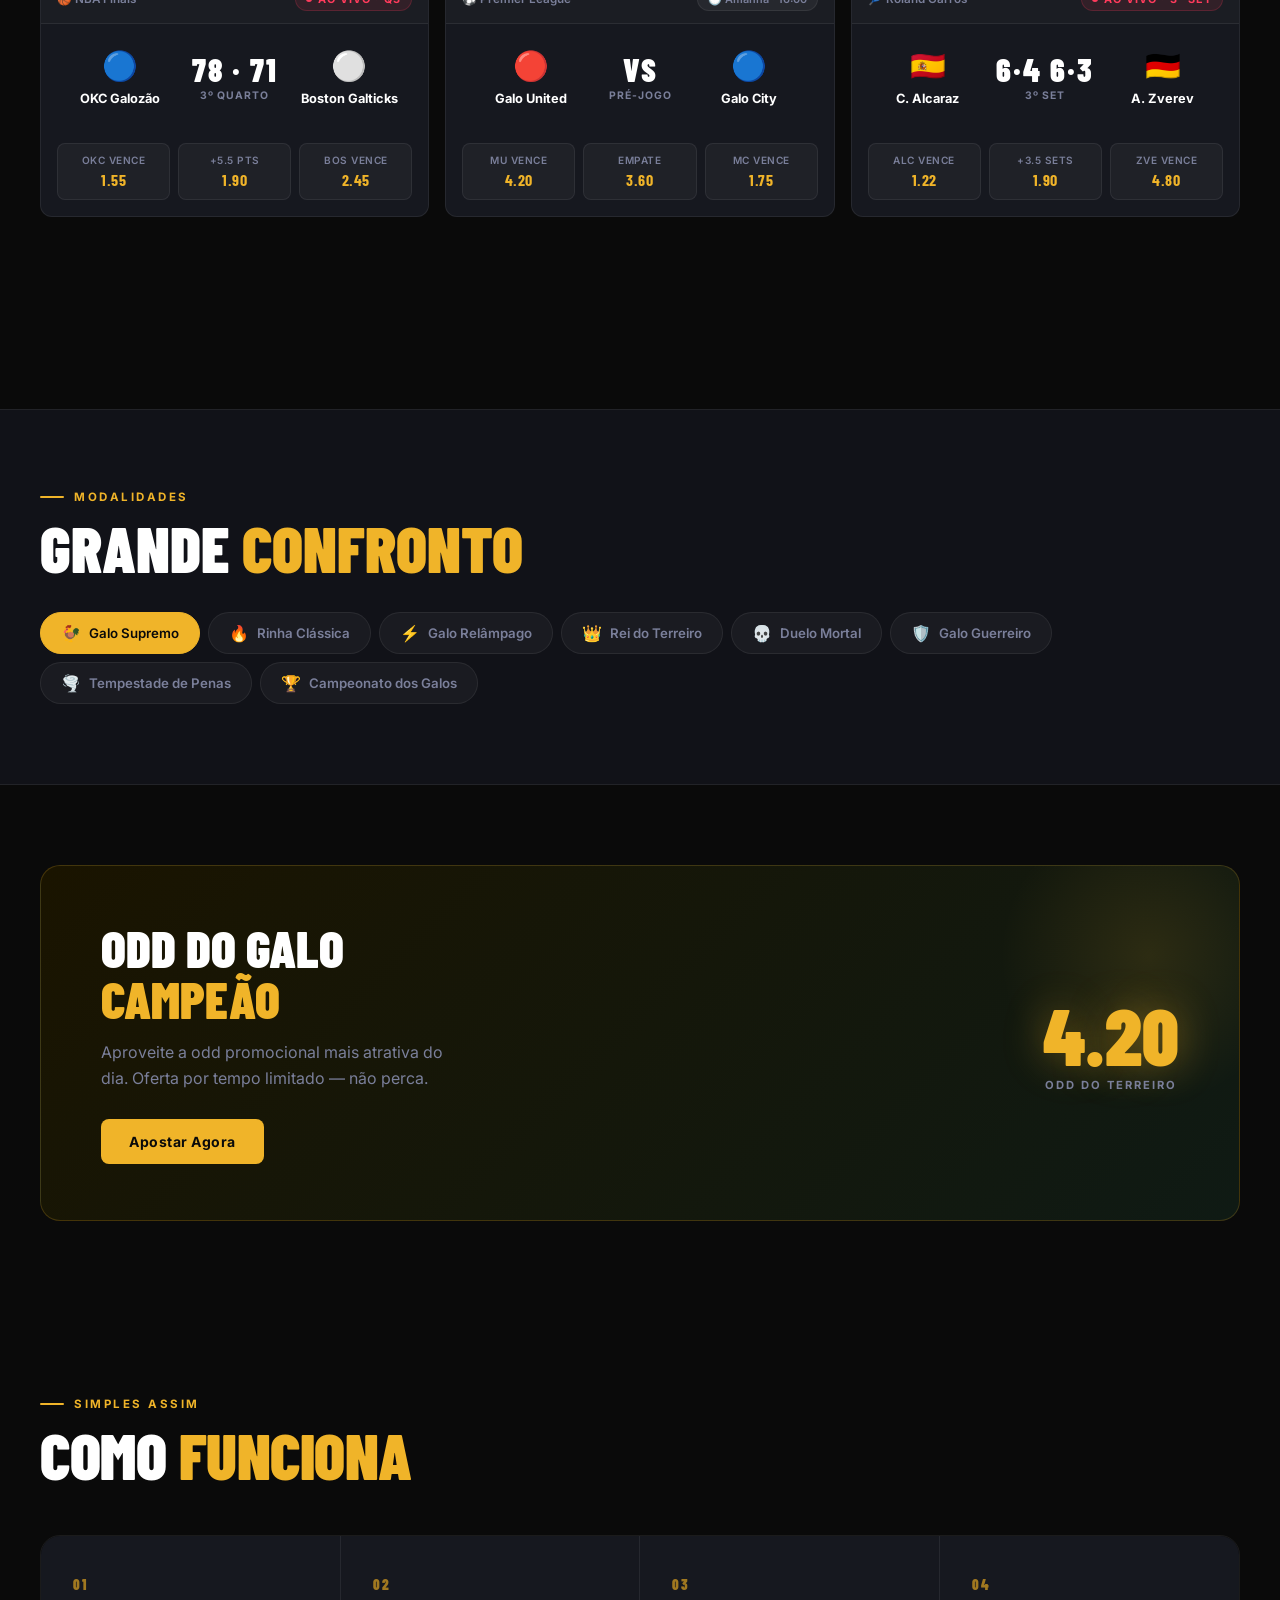
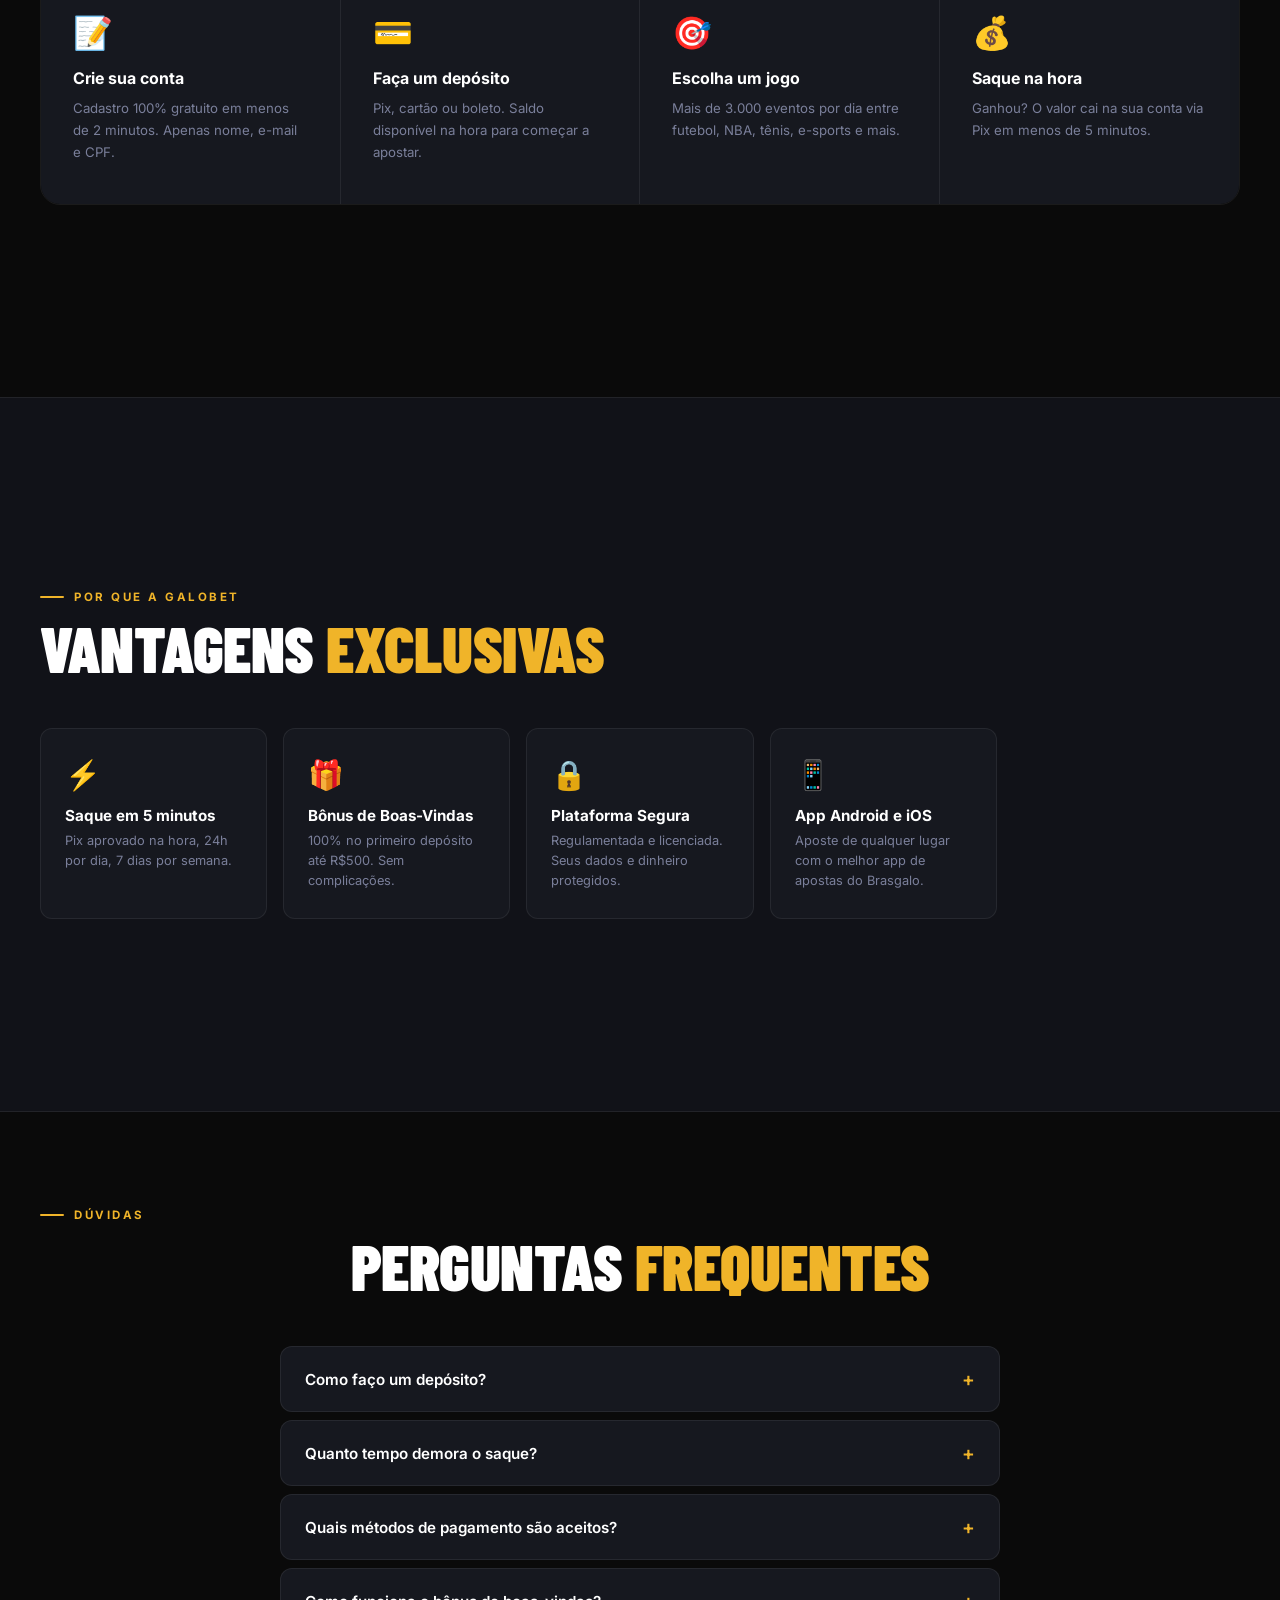
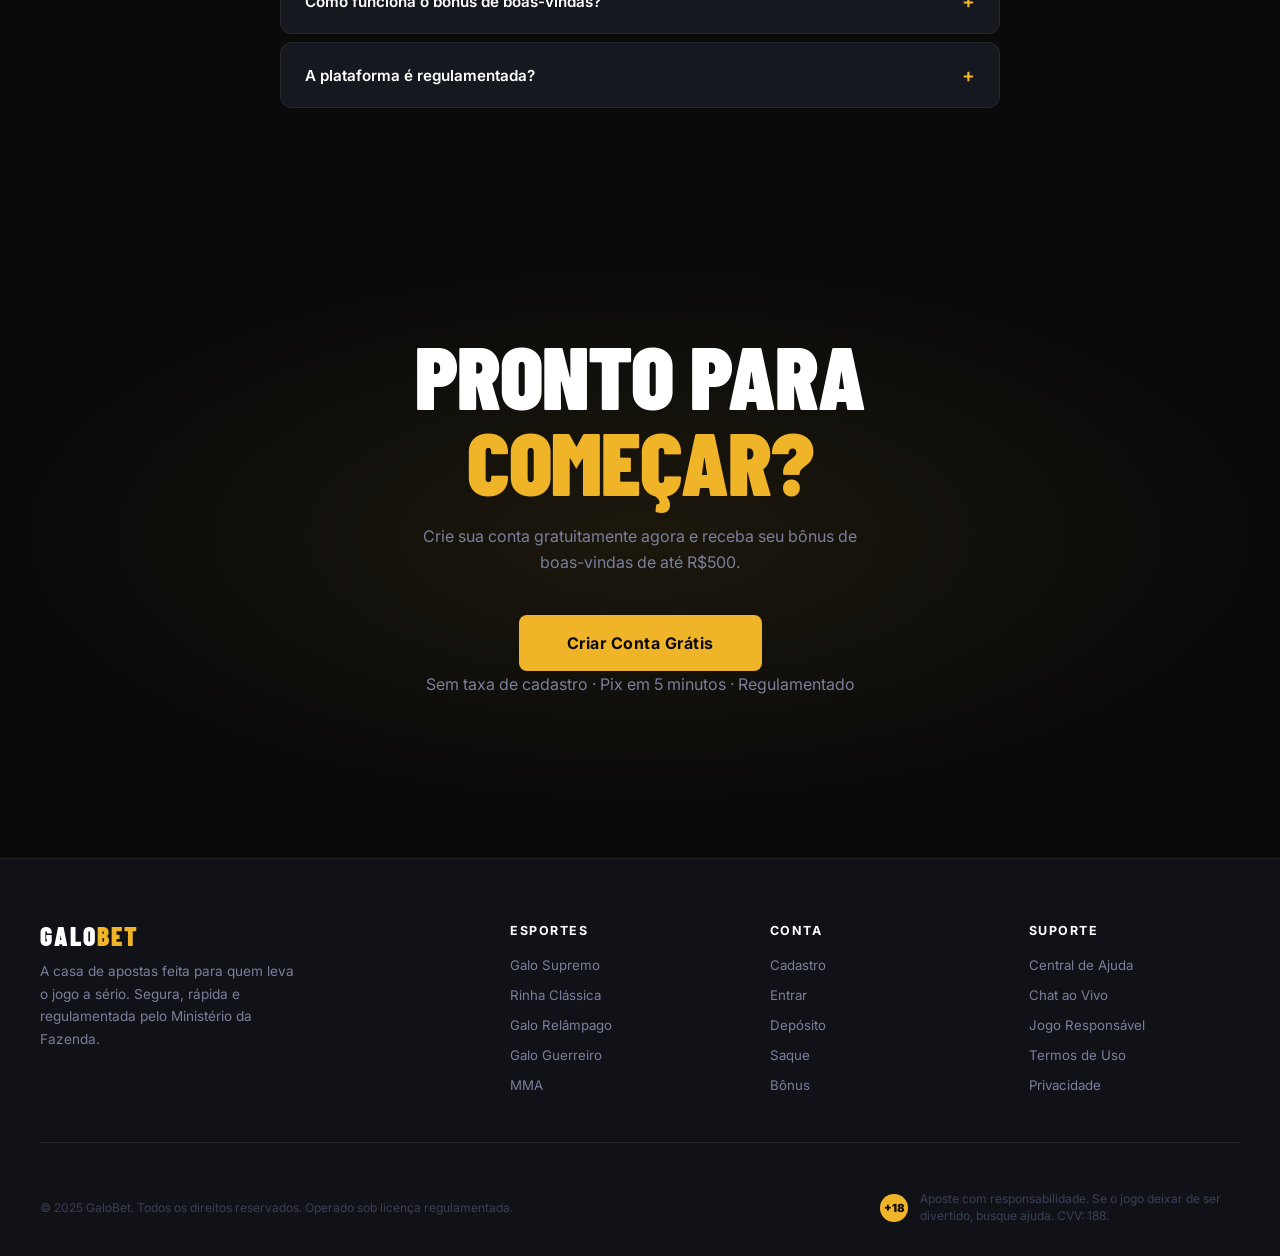
==== commit 932aab6f: "Atualiza conteúdo da  landing page" ====
--- a/galobet-conteudo-pdf.html
+++ b/galobet-conteudo-pdf.html
@@ -1,521 +1,640 @@
 <!DOCTYPE html>
 <html lang="pt-BR">
 <head>
-  <meta charset="UTF-8" />
-  <meta name="viewport" content="width=device-width, initial-scale=1.0" />
-  <title>GaloBet – Aposte com Garra</title>
-  <link href="https://fonts.googleapis.com/css2?family=Bebas+Neue&family=Inter:wght@400;500;600;700;900&display=swap" rel="stylesheet" />
-  <style>
-    *, *::before, *::after { box-sizing: border-box; margin: 0; padding: 0; }
-
-    :root {
-      --black:    #0A0A0A;
-      --coal:     #111111;
-      --card:     #181818;
-      --border:   #2A2A2A;
-      --gold:     #F5C518;
-      --gold-dim: #C49A10;
-      --red:      #E02020;
-      --green:    #1DB954;
-      --text:     #F0F0F0;
-      --muted:    #888888;
-      --font-display: 'Bebas Neue', sans-serif;
-      --font-body:    'Inter', sans-serif;
-    }
-
-    html { scroll-behavior: smooth; }
-
-body {
-
-  background: var(--black);
-  color: var(--text);
-  font-family: var(--font-body);
-  overflow-x: hidden;
-}
-
-/* AGE GATE */
-
-#ageGate{
-  position:fixed;
-  top:0;
-  left:0;
-  width:100%;
-  height:100%;
-  background:rgba(0,0,0,.95);
-  display:flex;
-  justify-content:center;
-  align-items:center;
-  z-index:9999;
-}
-
-.age-modal{
-  width:min(500px,90%);
-  background:#181818;
-  border:1px solid #2A2A2A;
-  border-radius:12px;
-  padding:40px;
-  text-align:center;
-}
-
-.age-logo{
-  font-family:'Bebas Neue',sans-serif;
-  font-size:3rem;
-  color:#F5C518;
-  margin-bottom:20px;
-}
-
-.age-logo span{
-  color:white;
-}
-
-.age-modal h2{
-  margin-bottom:15px;
-}
-
-.age-modal p{
-  color:#999;
-  line-height:1.7;
-  margin-bottom:25px;
-}
-
-.age-buttons{
-  display:flex;
-  flex-direction:column;
-  gap:15px;
-}
-
-
-    
-    
-
-    /* ── NAV ──────────────────────────────── */
-    nav {
-      position: fixed; top: 0; left: 0; right: 0; z-index: 100;
-      display: flex; align-items: center; justify-content: space-between;
-      padding: 16px 40px;
-      background: rgba(10,10,10,0.92);
-      backdrop-filter: blur(12px);
-      border-bottom: 1px solid var(--border);
-    }
-    .logo {
-      font-family: var(--font-display);
-      font-size: 2rem;
-      letter-spacing: 2px;
-      color: var(--gold);
-    }
-    .logo span { color: #fff; }
-    .nav-links { display: flex; gap: 28px; list-style: none; }
-    .nav-links a {
-      color: var(--muted); text-decoration: none; font-size: .85rem;
-      font-weight: 600; letter-spacing: 1px; text-transform: uppercase;
-      transition: color .2s;
-    }
-    .nav-links a:hover { color: var(--gold); }
-    .btn-nav {
-      background: var(--gold); color: var(--black);
-      padding: 10px 24px; border-radius: 4px;
-      font-weight: 700; font-size: .85rem; letter-spacing: 1px;
-      text-decoration: none; text-transform: uppercase;
-      transition: background .2s, transform .15s;
-    }
-    .btn-nav:hover { background: var(--gold-dim); transform: translateY(-1px); }
-
-    /* ── HERO ─────────────────────────────── */
-    .hero {
-      min-height: 100vh;
-      display: flex; flex-direction: column; align-items: center; justify-content: center;
-      text-align: center;
-      padding: 100px 20px 60px;
-      position: relative;
-      overflow: hidden;
-    }
-    .hero::before {
-      content: '';
-      position: absolute; inset: 0;
-      background:
-        radial-gradient(ellipse 70% 55% at 50% 40%, rgba(245,197,24,.12) 0%, transparent 70%),
-        radial-gradient(ellipse 40% 30% at 80% 70%, rgba(224,32,32,.07) 0%, transparent 60%);
-      pointer-events: none;
-    }
-    .hero-eyebrow {
-      display: inline-block;
-      background: rgba(245,197,24,.12);
-      border: 1px solid rgba(245,197,24,.35);
-      color: var(--gold);
-      font-size: .75rem; font-weight: 700; letter-spacing: 2px;
-      text-transform: uppercase;
-      padding: 6px 16px; border-radius: 20px;
-      margin-bottom: 24px;
-      animation: fadeDown .6s ease both;
-    }
-    .hero h1 {
-      font-family: var(--font-display);
-      font-size: clamp(4rem, 10vw, 9rem);
-      line-height: .95;
-      letter-spacing: 2px;
-      animation: fadeDown .7s .1s ease both;
-    }
-    .hero h1 em { color: var(--gold); font-style: normal; }
-    .hero-sub {
-      max-width: 520px;
-      margin: 24px auto 0;
-      font-size: 1.05rem; color: var(--muted); line-height: 1.7;
-      animation: fadeDown .7s .2s ease both;
-    }
-    .hero-cta {
-      display: flex; gap: 16px; justify-content: center; flex-wrap: wrap;
-      margin-top: 40px;
-      animation: fadeDown .7s .3s ease both;
-    }
-    .btn-primary {
-      background: var(--gold); color: var(--black);
-      padding: 16px 36px; border-radius: 4px; border: none;
-      font-weight: 900; font-size: 1rem; letter-spacing: 1px;
-      text-decoration: none; text-transform: uppercase; cursor: pointer;
-      transition: background .2s, transform .15s, box-shadow .2s;
-      box-shadow: 0 0 28px rgba(245,197,24,.35);
-    }
-    .btn-primary:hover {
-      background: var(--gold-dim);
-      transform: translateY(-2px);
-      box-shadow: 0 0 40px rgba(245,197,24,.5);
-    }
-    .btn-outline {
-      background: transparent; color: var(--text);
-      padding: 16px 36px; border-radius: 4px;
-      border: 1px solid var(--border);
-      font-weight: 700; font-size: 1rem; letter-spacing: 1px;
-      text-decoration: none; text-transform: uppercase; cursor: pointer;
-      transition: border-color .2s, color .2s;
-    }
-    .btn-outline:hover { border-color: var(--gold); color: var(--gold); }
-
-    .hero-stats {
-      display: flex; gap: 48px; justify-content: center; flex-wrap: wrap;
-      margin-top: 64px;
-      padding-top: 40px;
-      border-top: 1px solid var(--border);
-      width: 100%; max-width: 600px;
-      animation: fadeDown .7s .4s ease both;
-    }
-    .stat-item { text-align: center; }
-    .stat-num {
-      font-family: var(--font-display);
-      font-size: 2.6rem; color: var(--gold); letter-spacing: 1px;
-    }
-    .stat-label { font-size: .75rem; color: var(--muted); letter-spacing: 1.5px; text-transform: uppercase; margin-top: 4px; }
-
-    /* ── LIVE MATCHES ─────────────────────── */
-    .section { padding: 80px 40px; max-width: 1200px; margin: 0 auto; }
-    .section-label {
-      display: flex; align-items: center; gap: 10px;
-      font-size: .72rem; font-weight: 700; letter-spacing: 2px;
-      text-transform: uppercase; color: var(--muted);
-      margin-bottom: 16px;
-    }
-    .section-label::before {
-      content: '';
-      display: inline-block; width: 28px; height: 2px; background: var(--gold);
-    }
-    .section h2 {
-      font-family: var(--font-display);
-      font-size: clamp(2.4rem, 5vw, 4rem);
-      line-height: 1; letter-spacing: 1px;
-      margin-bottom: 48px;
-    }
-    .section h2 em { color: var(--gold); font-style: normal; }
-
-    .matches-grid {
-      display: grid;
-      grid-template-columns: repeat(auto-fill, minmax(340px, 1fr));
-      gap: 20px;
-    }
-
-    .match-card {
-      background: var(--card);
-      border: 1px solid var(--border);
-      border-radius: 8px;
-      overflow: hidden;
-      transition: border-color .2s, transform .2s;
-      cursor: pointer;
-    }
-    .match-card:hover { border-color: var(--gold); transform: translateY(-3px); }
-
-    .match-header {
-      display: flex; align-items: center; justify-content: space-between;
-      padding: 10px 16px;
-      background: rgba(255,255,255,.03);
-      border-bottom: 1px solid var(--border);
-    }
-    .league-tag {
-      font-size: .68rem; font-weight: 700; letter-spacing: 1.5px;
-      text-transform: uppercase; color: var(--muted);
-    }
-    .live-badge {
-      display: flex; align-items: center; gap: 6px;
-      background: rgba(224,32,32,.12);
-      border: 1px solid rgba(224,32,32,.35);
-      color: var(--red);
-      font-size: .65rem; font-weight: 700; letter-spacing: 1.5px;
-      padding: 3px 8px; border-radius: 20px;
-    }
-    .live-dot {
-      width: 6px; height: 6px; border-radius: 50%;
-      background: var(--red);
-      animation: pulse 1.2s infinite;
-    }
-    .soon-badge {
-      font-size: .65rem; font-weight: 700; letter-spacing: 1px;
-      color: var(--muted);
-    }
-
-    .match-body {
-      padding: 20px 16px;
-      display: flex; align-items: center; justify-content: space-between; gap: 10px;
-    }
-    .team {
-      display: flex; flex-direction: column; align-items: center;
-      gap: 10px; flex: 1; min-width: 0;
-    }
-    .team-shield {
-      width: 52px; height: 52px; border-radius: 50%;
-      display: flex; align-items: center; justify-content: center;
-      font-size: 1.6rem;
-      background: rgba(255,255,255,.06);
-      border: 1px solid var(--border);
-    }
-    .team-name {
-      font-size: .8rem; font-weight: 700; letter-spacing: .5px;
-      text-align: center; white-space: nowrap; overflow: hidden; text-overflow: ellipsis;
-      max-width: 100px;
-    }
-
-    .vs-block { text-align: center; flex-shrink: 0; }
-    .vs-score {
-      font-family: var(--font-display);
-      font-size: 2.4rem; letter-spacing: 3px; color: var(--text);
-    }
-    .vs-time {
-      font-size: .7rem; color: var(--muted);
-      letter-spacing: 1px; margin-top: 4px;
-    }
-
-    .match-odds {
-      display: grid; grid-template-columns: 1fr 1fr 1fr;
-      gap: 8px; padding: 0 16px 16px;
-    }
-    .odd-btn {
-      background: rgba(255,255,255,.04);
-      border: 1px solid var(--border);
-      border-radius: 6px;
-      padding: 10px 8px;
-      text-align: center; cursor: pointer;
-      transition: background .15s, border-color .15s;
-    }
-    .odd-btn:hover { background: rgba(245,197,24,.1); border-color: var(--gold); }
-    .odd-label { font-size: .62rem; color: var(--muted); text-transform: uppercase; letter-spacing: 1px; }
-    .odd-val {
-      font-family: var(--font-display);
-      font-size: 1.3rem; color: var(--gold); letter-spacing: .5px; margin-top: 2px;
-    }
-
-    /* ── SPORTS TABS ──────────────────────── */
-    .sports-section {
-      background: var(--coal);
-      border-top: 1px solid var(--border);
-      border-bottom: 1px solid var(--border);
-      padding: 60px 40px;
-    }
-    .sports-inner { max-width: 1200px; margin: 0 auto; }
-
-    .sports-tabs {
-      display: flex; gap: 12px; flex-wrap: wrap;
-      margin-bottom: 40px;
-    }
-    .tab {
-      display: flex; align-items: center; gap: 8px;
-      padding: 10px 20px; border-radius: 4px;
-      border: 1px solid var(--border);
-      background: transparent; color: var(--muted);
-      font-size: .8rem; font-weight: 700; letter-spacing: 1px;
-      text-transform: uppercase; cursor: pointer;
-      transition: all .2s;
-    }
-    .tab.active, .tab:hover {
-      border-color: var(--gold); color: var(--gold);
-      background: rgba(245,197,24,.07);
-    }
-    .tab-icon { font-size: 1.1rem; }
-
-    /* ── PROMO BANNER ─────────────────────── */
-    .promo-band {
-      background: linear-gradient(135deg, #1a1200 0%, #2b1f00 50%, #0A0A0A 100%);
-      border: 1px solid rgba(245,197,24,.2);
-      border-radius: 12px;
-      padding: 48px 52px;
-      display: flex; align-items: center; justify-content: space-between;
-      gap: 32px; flex-wrap: wrap;
-      margin: 0 40px;
-      max-width: 1120px;
-      margin-inline: auto;
-      position: relative; overflow: hidden;
-    }
-    .promo-band::after {
-      content: 'BÔNUS';
-      position: absolute; right: -20px; top: 50%; transform: translateY(-50%) rotate(90deg);
-      font-family: var(--font-display);
-      font-size: 8rem; color: rgba(245,197,24,.04);
-      letter-spacing: 8px; pointer-events: none; white-space: nowrap;
-    }
-    .promo-text h3 {
-      font-family: var(--font-display);
-      font-size: clamp(2rem, 4vw, 3.2rem);
-      line-height: 1; letter-spacing: 1px;
-    }
-    .promo-text h3 em { color: var(--gold); font-style: normal; }
-    .promo-text p { color: var(--muted); margin-top: 10px; font-size: .9rem; line-height: 1.6; }
-    .promo-bonus {
-      text-align: center; flex-shrink: 0;
-    }
-    .bonus-amount {
-      font-family: var(--font-display);
-      font-size: clamp(3rem, 6vw, 5rem);
-      color: var(--gold);
-      line-height: 1; letter-spacing: 2px;
-    }
-    .bonus-label {
-      font-size: .72rem; color: var(--muted);
-      letter-spacing: 2px; text-transform: uppercase; margin-top: 4px;
-    }
-
-    /* ── HOW IT WORKS ─────────────────────── */
-    .steps-grid {
-      display: grid; grid-template-columns: repeat(auto-fill, minmax(220px, 1fr));
-      gap: 24px;
-    }
-    .step-card {
-      background: var(--card);
-      border: 1px solid var(--border);
-      border-radius: 8px;
-      padding: 32px 24px;
-      position: relative;
-    }
-    .step-num {
-      font-family: var(--font-display);
-      font-size: 4rem; color: rgba(245,197,24,.12);
-      line-height: 1; position: absolute; top: 16px; right: 20px;
-    }
-    .step-icon { font-size: 2rem; margin-bottom: 16px; }
-    .step-title {
-      font-size: .95rem; font-weight: 700; margin-bottom: 8px;
-    }
-    .step-desc { font-size: .82rem; color: var(--muted); line-height: 1.6; }
-
-    /* ── FOOTER ───────────────────────────── */
-    footer {
-      background: var(--coal);
-      border-top: 1px solid var(--border);
-      padding: 48px 40px 28px;
-    }
-    .footer-inner {
-      max-width: 1200px; margin: 0 auto;
-      display: flex; flex-wrap: wrap; gap: 40px;
-      justify-content: space-between;
-    }
-    .footer-brand .logo { font-size: 1.8rem; }
-    .footer-brand p {
-      margin-top: 12px; font-size: .8rem; color: var(--muted); max-width: 260px; line-height: 1.6;
-    }
-    .footer-col h4 {
-      font-size: .72rem; font-weight: 700; letter-spacing: 2px;
-      text-transform: uppercase; color: var(--gold);
-      margin-bottom: 16px;
-    }
-    .footer-col ul { list-style: none; display: flex; flex-direction: column; gap: 10px; }
-    .footer-col ul li a {
-      color: var(--muted); text-decoration: none; font-size: .82rem;
-      transition: color .2s;
-    }
-    .footer-col ul li a:hover { color: var(--text); }
-    .footer-bottom {
-      max-width: 1200px; margin: 40px auto 0;
-      padding-top: 24px; border-top: 1px solid var(--border);
-      display: flex; align-items: center; justify-content: space-between; flex-wrap: wrap; gap: 12px;
-    }
-    .footer-bottom p { font-size: .72rem; color: var(--muted); }
-    .age-badge {
-      background: var(--border); border-radius: 4px;
-      padding: 4px 10px; font-size: .72rem; font-weight: 700; color: var(--muted);
-    }
-
-    /* ── TICKER ───────────────────────────── */
-    .ticker-wrap {
-      background: var(--gold);
-      overflow: hidden; padding: 8px 0;
-    }
-    .ticker-track {
-      display: flex; width: max-content;
-      animation: ticker 28s linear infinite;
-    }
-    .ticker-item {
-      font-size: .72rem; font-weight: 700; letter-spacing: 1.5px;
-      color: var(--black); text-transform: uppercase;
-      padding: 0 32px; white-space: nowrap;
-    }
-    .ticker-sep { color: rgba(0,0,0,.3); padding: 0 8px; }
-
-    /* ── ANIMATIONS ───────────────────────── */
-    @keyframes fadeDown {
-      from { opacity: 0; transform: translateY(-18px); }
-      to   { opacity: 1; transform: translateY(0); }
-    }
-    @keyframes pulse {
-      0%, 100% { opacity: 1; } 50% { opacity: .3; }
-    }
-    @keyframes ticker {
-      from { transform: translateX(0); }
-      to   { transform: translateX(-50%); }
-    }
-
-    /* ── RESPONSIVE ───────────────────────── */
-    @media (max-width: 768px) {
-      nav { padding: 14px 20px; }
-      .nav-links { display: none; }
-      .section { padding: 60px 20px; }
-      .promo-band { padding: 32px 24px; margin: 0 20px; }
-      .sports-section { padding: 48px 20px; }
-      footer { padding: 40px 20px 24px; }
-    }
-  </style>
+<meta charset="UTF-8"/>
+<meta name="viewport" content="width=device-width, initial-scale=1.0"/>
+<title>GaloBet – Aposte com Garra</title>
+<link href="https://fonts.googleapis.com/css2?family=Oswald:wght@400;500;600;700&family=Inter:wght@400;500;600;700&family=Barlow+Condensed:wght@700;800;900&display=swap" rel="stylesheet"/>
+<style>
+  *, *::before, *::after { box-sizing: border-box; margin: 0; padding: 0; }
+
+  :root {
+    --black:    #0a0a0a;
+    --surface:  #111218;
+    --card:     #16181f;
+    --border:   rgba(255,255,255,0.07);
+    --gold:     #f0b429;
+    --gold-dim: #a07820;
+    --green:    #1fc86b;
+    --red:      #ff3b5c;
+    --white:    #ffffff;
+    --muted:    #7a7f9a;
+    --font-display: 'Barlow Condensed', 'Oswald', sans-serif;
+    --font-body:    'Inter', sans-serif;
+    --radius:   12px;
+    --radius-lg: 20px;
+  }
+
+  html { scroll-behavior: smooth; }
+
+  body {
+    background: var(--black);
+    color: var(--white);
+    font-family: var(--font-body);
+    overflow-x: hidden;
+    -webkit-font-smoothing: antialiased;
+  }
+
+  a { text-decoration: none; color: inherit; }
+  ul { list-style: none; }
+  img { display: block; max-width: 100%; }
+
+  /* ─── AGE GATE ─── */
+  #ageGate {
+    position: fixed; inset: 0;
+    background: rgba(0,0,0,.96);
+    backdrop-filter: blur(12px);
+    display: flex; align-items: center; justify-content: center;
+    z-index: 9999;
+    padding: 20px;
+  }
+  .age-modal {
+    background: var(--surface);
+    border: 1px solid var(--border);
+    border-radius: var(--radius-lg);
+    padding: 48px 40px;
+    max-width: 420px;
+    width: 100%;
+    text-align: center;
+  }
+  .age-logo {
+    font-family: var(--font-display);
+    font-size: 2.4rem;
+    font-weight: 900;
+    letter-spacing: 2px;
+    margin-bottom: 24px;
+  }
+  .age-logo span { color: var(--gold); }
+  .age-modal h2 { font-size: 1.4rem; margin-bottom: 12px; }
+  .age-modal p { color: var(--muted); font-size: .9rem; line-height: 1.6; margin-bottom: 32px; }
+  .age-buttons { display: flex; flex-direction: column; gap: 12px; }
+
+  /* ─── BUTTONS ─── */
+  .btn-primary {
+    display: inline-flex; align-items: center; justify-content: center; gap: 8px;
+    background: var(--gold);
+    color: var(--black);
+    font-family: var(--font-body);
+    font-weight: 700;
+    font-size: .875rem;
+    letter-spacing: .5px;
+    padding: 14px 28px;
+    border-radius: 8px;
+    border: none;
+    cursor: pointer;
+    transition: background .2s, transform .15s, box-shadow .2s;
+  }
+  .btn-primary:hover { background: #ffc835; transform: translateY(-1px); box-shadow: 0 8px 24px rgba(240,180,41,.3); }
+  .btn-outline {
+    display: inline-flex; align-items: center; justify-content: center;
+    background: transparent;
+    color: var(--white);
+    font-family: var(--font-body);
+    font-weight: 600;
+    font-size: .875rem;
+    padding: 13px 28px;
+    border-radius: 8px;
+    border: 1px solid rgba(255,255,255,.2);
+    cursor: pointer;
+    transition: border-color .2s, background .2s;
+  }
+  .btn-outline:hover { border-color: rgba(255,255,255,.5); background: rgba(255,255,255,.05); }
+  .btn-ghost {
+    background: transparent; border: none;
+    color: var(--muted); font-size: .875rem; font-weight: 500; cursor: pointer;
+    padding: 8px; transition: color .2s;
+  }
+  .btn-ghost:hover { color: var(--white); }
+
+  /* ─── NAV ─── */
+  nav {
+    position: fixed; top: 0; left: 0; right: 0; z-index: 100;
+    display: flex; align-items: center; justify-content: space-between;
+    padding: 0 40px;
+    height: 64px;
+    background: rgba(10,10,10,.85);
+    backdrop-filter: blur(16px);
+    border-bottom: 1px solid var(--border);
+  }
+  .logo {
+    font-family: var(--font-display);
+    font-size: 1.6rem;
+    font-weight: 900;
+    letter-spacing: 2px;
+    line-height: 1;
+  }
+  .logo span { color: var(--gold); }
+  .nav-links { display: flex; gap: 32px; }
+  .nav-links a {
+    font-size: .85rem; font-weight: 500; letter-spacing: .3px;
+    color: var(--muted); transition: color .2s;
+  }
+  .nav-links a:hover { color: var(--white); }
+  .nav-right { display: flex; gap: 10px; align-items: center; }
+
+  /* ─── TICKER ─── */
+  .ticker-wrap {
+    margin-top: 64px;
+    background: var(--surface);
+    border-bottom: 1px solid var(--border);
+    overflow: hidden;
+    padding: 10px 0;
+  }
+  .ticker-track {
+    display: flex; gap: 0;
+    animation: ticker 32s linear infinite;
+    white-space: nowrap;
+  }
+  .ticker-item {
+    display: inline-flex; align-items: center; gap: 6px;
+    font-size: .78rem; font-weight: 500;
+    color: var(--muted);
+    padding: 0 24px;
+    border-right: 1px solid var(--border);
+  }
+  .ticker-item strong { color: var(--gold); }
+  .ticker-live { color: var(--green); font-weight: 700; font-size: .7rem; letter-spacing: .5px; }
+  @keyframes ticker { 0% { transform: translateX(0); } 100% { transform: translateX(-50%); } }
+
+  /* ─── HERO ─── */
+  .hero {
+    min-height: 100vh;
+    display: flex; flex-direction: column; align-items: center; justify-content: center;
+    text-align: center;
+    padding: 120px 40px 80px;
+    position: relative;
+    overflow: hidden;
+  }
+  .hero::before {
+    content: '';
+    position: absolute; inset: 0;
+    background: 
+      radial-gradient(ellipse 80% 60% at 50% 10%, rgba(240,180,41,.12) 0%, transparent 70%),
+      radial-gradient(ellipse 40% 40% at 80% 80%, rgba(31,200,107,.06) 0%, transparent 60%);
+    pointer-events: none;
+  }
+  .hero-grid-bg {
+    position: absolute; inset: 0;
+    background-image: 
+      linear-gradient(rgba(255,255,255,.03) 1px, transparent 1px),
+      linear-gradient(90deg, rgba(255,255,255,.03) 1px, transparent 1px);
+    background-size: 60px 60px;
+    pointer-events: none;
+    mask-image: radial-gradient(ellipse 80% 80% at 50% 50%, black 40%, transparent 100%);
+  }
+  .hero-eyebrow {
+    display: inline-flex; align-items: center; gap: 8px;
+    background: rgba(240,180,41,.1);
+    border: 1px solid rgba(240,180,41,.25);
+    color: var(--gold);
+    font-size: .78rem; font-weight: 700; letter-spacing: 1.5px;
+    text-transform: uppercase;
+    padding: 6px 16px; border-radius: 100px;
+    margin-bottom: 28px;
+    position: relative;
+  }
+  .hero h1 {
+    font-family: var(--font-display);
+    font-size: clamp(3.5rem, 9vw, 8rem);
+    font-weight: 900;
+    line-height: .95;
+    letter-spacing: -1px;
+    text-transform: uppercase;
+    margin-bottom: 24px;
+    position: relative;
+  }
+  .hero h1 em {
+    font-style: normal;
+    color: var(--gold);
+    display: block;
+  }
+  .hero-sub {
+    font-size: clamp(.95rem, 2vw, 1.1rem);
+    color: var(--muted);
+    max-width: 520px;
+    line-height: 1.65;
+    margin-bottom: 40px;
+    position: relative;
+  }
+  .hero-cta {
+    display: flex; gap: 12px; flex-wrap: wrap; justify-content: center;
+    margin-bottom: 64px;
+    position: relative;
+  }
+  .hero-cta .btn-primary { padding: 16px 36px; font-size: 1rem; }
+  .hero-cta .btn-outline { padding: 15px 36px; font-size: 1rem; }
+  .hero-stats {
+    display: flex; gap: 0;
+    border: 1px solid var(--border);
+    border-radius: var(--radius);
+    overflow: hidden;
+    position: relative;
+  }
+  .stat-item {
+    padding: 20px 36px;
+    text-align: center;
+    border-right: 1px solid var(--border);
+    background: rgba(255,255,255,.03);
+  }
+  .stat-item:last-child { border-right: none; }
+  .stat-num {
+    font-family: var(--font-display);
+    font-size: 2rem; font-weight: 700;
+    color: var(--gold);
+    line-height: 1;
+    margin-bottom: 4px;
+  }
+  .stat-label { font-size: .75rem; color: var(--muted); font-weight: 500; letter-spacing: .5px; }
+
+  /* ─── TRUST BAR ─── */
+  .trust-bar {
+    background: var(--surface);
+    border-top: 1px solid var(--border);
+    border-bottom: 1px solid var(--border);
+    padding: 28px 40px;
+    display: flex; justify-content: center; align-items: center;
+    gap: 48px; flex-wrap: wrap;
+  }
+  .trust-item {
+    display: flex; align-items: center; gap: 10px;
+    font-size: .85rem; font-weight: 600; color: var(--muted);
+  }
+  .trust-icon { font-size: 1.2rem; }
+
+  /* ─── SECTION BASE ─── */
+  .section {
+    padding: 96px 40px;
+    max-width: 1280px;
+    margin: 0 auto;
+  }
+  .section-full { padding: 96px 0; }
+  .section-label {
+    font-size: .72rem; font-weight: 700;
+    letter-spacing: 2.5px; text-transform: uppercase;
+    color: var(--gold);
+    margin-bottom: 12px;
+    display: flex; align-items: center; gap: 10px;
+  }
+  .section-label::before {
+    content: '';
+    display: inline-block;
+    width: 24px; height: 2px;
+    background: var(--gold);
+    border-radius: 2px;
+  }
+  .section h2 {
+    font-family: var(--font-display);
+    font-size: clamp(2.4rem, 5vw, 4.5rem);
+    font-weight: 900;
+    text-transform: uppercase;
+    line-height: 1;
+    letter-spacing: -.5px;
+    margin-bottom: 48px;
+  }
+  .section h2 em { font-style: normal; color: var(--gold); }
+
+  /* ─── MATCHES ─── */
+  .matches-grid {
+    display: grid;
+    grid-template-columns: repeat(auto-fill, minmax(340px, 1fr));
+    gap: 16px;
+  }
+  .match-card {
+    background: var(--card);
+    border: 1px solid var(--border);
+    border-radius: var(--radius);
+    overflow: hidden;
+    transition: border-color .2s, transform .2s;
+  }
+  .match-card:hover { border-color: rgba(240,180,41,.3); transform: translateY(-2px); }
+  .match-header {
+    display: flex; justify-content: space-between; align-items: center;
+    padding: 12px 16px;
+    border-bottom: 1px solid var(--border);
+    background: rgba(255,255,255,.02);
+  }
+  .league-tag { font-size: .73rem; font-weight: 600; color: var(--muted); }
+  .live-badge {
+    display: flex; align-items: center; gap: 6px;
+    background: rgba(255,59,92,.1);
+    border: 1px solid rgba(255,59,92,.2);
+    color: var(--red);
+    font-size: .68rem; font-weight: 700; letter-spacing: 1px;
+    padding: 4px 10px; border-radius: 100px;
+    text-transform: uppercase;
+  }
+  .live-dot {
+    width: 6px; height: 6px;
+    background: var(--red);
+    border-radius: 50%;
+    animation: pulse-red 1s infinite;
+  }
+  @keyframes pulse-red { 0%,100%{opacity:1} 50%{opacity:.3} }
+  .soon-badge {
+    background: rgba(255,255,255,.05);
+    border: 1px solid var(--border);
+    color: var(--muted);
+    font-size: .68rem; font-weight: 600;
+    padding: 4px 10px; border-radius: 100px;
+  }
+  .match-body {
+    display: flex; align-items: center; justify-content: space-between;
+    padding: 24px 20px;
+    gap: 12px;
+  }
+  .team { display: flex; flex-direction: column; align-items: center; gap: 8px; flex: 1; }
+  .team-shield { font-size: 1.8rem; }
+  .team-name { font-size: .8rem; font-weight: 700; text-align: center; line-height: 1.2; }
+  .vs-block { display: flex; flex-direction: column; align-items: center; gap: 4px; }
+  .vs-score {
+    font-family: var(--font-display);
+    font-size: 2rem; font-weight: 900;
+    letter-spacing: 2px;
+    color: var(--white);
+    line-height: 1;
+  }
+  .vs-time { font-size: .65rem; font-weight: 700; letter-spacing: 1px; color: var(--muted); text-transform: uppercase; }
+  .match-odds {
+    display: grid; grid-template-columns: repeat(3, 1fr); gap: 8px;
+    padding: 12px 16px 16px;
+  }
+  .odd-btn {
+    background: rgba(255,255,255,.04);
+    border: 1px solid var(--border);
+    border-radius: 8px;
+    padding: 10px 6px;
+    text-align: center;
+    cursor: pointer;
+    transition: background .15s, border-color .15s;
+  }
+  .odd-btn:hover { background: rgba(240,180,41,.12); border-color: rgba(240,180,41,.4); }
+  .odd-label { font-size: .63rem; font-weight: 600; color: var(--muted); margin-bottom: 4px; letter-spacing: .5px; text-transform: uppercase; }
+  .odd-val { font-size: 1rem; font-weight: 700; color: var(--gold); font-family: var(--font-display); letter-spacing: .5px; }
+
+  /* ─── SPORTS TABS ─── */
+  .sports-section {
+    background: var(--surface);
+    border-top: 1px solid var(--border);
+    border-bottom: 1px solid var(--border);
+    padding: 80px 40px;
+  }
+  .sports-inner { max-width: 1280px; margin: 0 auto; }
+  .sports-tabs {
+    display: flex; flex-wrap: wrap; gap: 8px;
+  }
+  .tab {
+    display: flex; align-items: center; gap: 8px;
+    background: rgba(255,255,255,.04);
+    border: 1px solid var(--border);
+    color: var(--muted);
+    font-family: var(--font-body);
+    font-size: .83rem; font-weight: 600;
+    padding: 10px 20px; border-radius: 100px;
+    cursor: pointer;
+    transition: all .2s;
+  }
+  .tab:hover { background: rgba(255,255,255,.08); color: var(--white); }
+  .tab.active {
+    background: var(--gold); color: var(--black);
+    border-color: var(--gold);
+  }
+  .tab-icon { font-size: 1rem; }
+
+  /* ─── PROMO BAND ─── */
+  .promo-wrap { padding: 0 40px; max-width: 1280px; margin: 0 auto; }
+  .promo-band {
+    background: linear-gradient(135deg, #1a1400 0%, #0f1a14 100%);
+    border: 1px solid rgba(240,180,41,.2);
+    border-radius: var(--radius-lg);
+    padding: 56px 60px;
+    display: flex; justify-content: space-between; align-items: center; gap: 48px;
+    position: relative; overflow: hidden;
+  }
+  .promo-band::before {
+    content: '';
+    position: absolute; top: -60px; right: -60px;
+    width: 300px; height: 300px;
+    background: radial-gradient(circle, rgba(240,180,41,.12) 0%, transparent 70%);
+    border-radius: 50%;
+    pointer-events: none;
+  }
+  .promo-text { position: relative; }
+  .promo-text h3 {
+    font-family: var(--font-display);
+    font-size: clamp(2rem, 4vw, 3.2rem);
+    font-weight: 900;
+    text-transform: uppercase;
+    line-height: 1;
+    margin-bottom: 16px;
+  }
+  .promo-text h3 em { font-style: normal; color: var(--gold); }
+  .promo-text p { color: var(--muted); max-width: 360px; line-height: 1.6; margin-bottom: 28px; }
+  .promo-bonus { position: relative; text-align: center; flex-shrink: 0; }
+  .bonus-amount {
+    font-family: var(--font-display);
+    font-size: 5rem; font-weight: 900;
+    color: var(--gold);
+    line-height: 1;
+    text-shadow: 0 0 40px rgba(240,180,41,.4);
+  }
+  .bonus-label {
+    font-size: .7rem; font-weight: 700; letter-spacing: 2px;
+    color: var(--muted); text-transform: uppercase;
+    margin-top: 4px;
+  }
+
+  /* ─── STEPS ─── */
+  .steps-grid {
+    display: grid;
+    grid-template-columns: repeat(4, 1fr);
+    gap: 0;
+    border: 1px solid var(--border);
+    border-radius: var(--radius-lg);
+    overflow: hidden;
+  }
+  .step-card {
+    background: var(--card);
+    padding: 40px 32px;
+    border-right: 1px solid var(--border);
+    transition: background .2s;
+    position: relative;
+  }
+  .step-card:last-child { border-right: none; }
+  .step-card:hover { background: rgba(240,180,41,.04); }
+  .step-num {
+    font-family: var(--font-display);
+    font-size: .9rem; font-weight: 900;
+    color: var(--gold-dim);
+    letter-spacing: 2px;
+    margin-bottom: 20px;
+  }
+  .step-icon { font-size: 2rem; margin-bottom: 16px; }
+  .step-title { font-size: 1rem; font-weight: 700; margin-bottom: 10px; }
+  .step-desc { font-size: .83rem; color: var(--muted); line-height: 1.65; }
+  .step-connector {
+    position: absolute; top: 40px; right: -1px;
+    width: 1px; height: 32px;
+    background: var(--gold);
+    opacity: .3;
+  }
+
+  /* ─── BENEFITS ─── */
+  .benefits-grid {
+    display: grid;
+    grid-template-columns: repeat(auto-fill, minmax(220px, 1fr));
+    gap: 16px;
+  }
+  .benefit-card {
+    background: var(--card);
+    border: 1px solid var(--border);
+    border-radius: var(--radius);
+    padding: 28px 24px;
+    transition: border-color .2s;
+  }
+  .benefit-card:hover { border-color: rgba(240,180,41,.3); }
+  .benefit-icon { font-size: 1.8rem; margin-bottom: 14px; }
+  .benefit-title { font-size: .95rem; font-weight: 700; margin-bottom: 6px; }
+  .benefit-desc { font-size: .8rem; color: var(--muted); line-height: 1.55; }
+
+  /* ─── FAQ ─── */
+  .faq-wrap { max-width: 720px; margin: 0 auto; }
+  .faq-item {
+    background: var(--card);
+    border: 1px solid var(--border);
+    border-radius: var(--radius);
+    margin-bottom: 8px;
+    overflow: hidden;
+  }
+  .faq-q {
+    display: flex; justify-content: space-between; align-items: center;
+    padding: 20px 24px;
+    font-size: .95rem; font-weight: 600; cursor: pointer;
+    transition: background .15s;
+  }
+  .faq-q:hover { background: rgba(255,255,255,.03); }
+  .faq-icon { font-size: 1.2rem; color: var(--gold); transition: transform .25s; }
+  .faq-a {
+    padding: 0 24px;
+    font-size: .85rem; color: var(--muted); line-height: 1.65;
+    max-height: 0; overflow: hidden;
+    transition: max-height .3s ease, padding .3s ease;
+  }
+  .faq-item.open .faq-a { max-height: 200px; padding: 0 24px 20px; }
+  .faq-item.open .faq-icon { transform: rotate(45deg); }
+
+  /* ─── FINAL CTA ─── */
+  .final-cta {
+    padding: 120px 40px;
+    text-align: center;
+    position: relative;
+    overflow: hidden;
+  }
+  .final-cta::before {
+    content: '';
+    position: absolute; inset: 0;
+    background: radial-gradient(ellipse 70% 60% at 50% 50%, rgba(240,180,41,.08) 0%, transparent 70%);
+    pointer-events: none;
+  }
+  .final-cta h2 {
+    font-family: var(--font-display);
+    font-size: clamp(3rem, 7vw, 6.5rem);
+    font-weight: 900;
+    text-transform: uppercase;
+    line-height: .95;
+    letter-spacing: -1px;
+    margin-bottom: 20px;
+    position: relative;
+  }
+  .final-cta h2 em { font-style: normal; color: var(--gold); display: block; }
+  .final-cta p { font-size: 1rem; color: var(--muted); max-width: 480px; margin: 0 auto 40px; line-height: 1.65; position: relative; }
+  .final-cta .btn-primary { padding: 18px 48px; font-size: 1rem; position: relative; }
+  .final-cta-note { font-size: .75rem; color: #4a5066; margin-top: 20px; position: relative; }
+
+  /* ─── FOOTER ─── */
+  footer {
+    background: var(--surface);
+    border-top: 1px solid var(--border);
+    padding: 64px 40px 32px;
+  }
+  .footer-inner {
+    max-width: 1280px; margin: 0 auto;
+    display: grid; grid-template-columns: 2fr 1fr 1fr 1fr; gap: 48px;
+    margin-bottom: 48px;
+    padding-bottom: 48px;
+    border-bottom: 1px solid var(--border);
+  }
+  .footer-brand p { font-size: .85rem; color: var(--muted); line-height: 1.65; margin-top: 12px; max-width: 260px; }
+  .footer-col h4 { font-size: .78rem; font-weight: 700; letter-spacing: 1.5px; text-transform: uppercase; color: var(--white); margin-bottom: 16px; }
+  .footer-col ul { display: flex; flex-direction: column; gap: 10px; }
+  .footer-col a { font-size: .83rem; color: var(--muted); transition: color .2s; }
+  .footer-col a:hover { color: var(--white); }
+  .footer-bottom {
+    max-width: 1280px; margin: 0 auto;
+    display: flex; justify-content: space-between; align-items: center; flex-wrap: wrap; gap: 16px;
+  }
+  .footer-bottom p { font-size: .75rem; color: #3a4055; }
+  .footer-responsible { display: flex; align-items: center; gap: 12px; }
+  .age-badge {
+    background: var(--gold); color: var(--black);
+    font-weight: 900; font-size: .7rem;
+    width: 28px; height: 28px;
+    border-radius: 50%;
+    display: flex; align-items: center; justify-content: center;
+    flex-shrink: 0;
+  }
+  .resp-text { font-size: .72rem; color: #3a4055; max-width: 320px; line-height: 1.4; }
+
+  /* ─── RESPONSIVE ─── */
+  @media (max-width: 960px) {
+    nav { padding: 0 20px; }
+    .nav-links { display: none; }
+    .hero { padding: 100px 24px 64px; }
+    .hero-stats { flex-direction: column; border: none; gap: 0; }
+    .stat-item { border-right: none; border-bottom: 1px solid var(--border); }
+    .stat-item:last-child { border-bottom: none; }
+    .section { padding: 64px 24px; }
+    .steps-grid { grid-template-columns: 1fr 1fr; }
+    .step-card { border-bottom: 1px solid var(--border); }
+    .step-card:nth-child(even) { border-right: none; }
+    .footer-inner { grid-template-columns: 1fr 1fr; }
+    .promo-band { flex-direction: column; padding: 40px 32px; text-align: center; }
+    .sports-section { padding: 56px 24px; }
+    .trust-bar { padding: 20px 24px; gap: 24px; }
+  }
+  @media (max-width: 600px) {
+    nav { padding: 0 16px; }
+    .hero { padding: 90px 16px 56px; }
+    .section { padding: 56px 16px; }
+    .steps-grid { grid-template-columns: 1fr; }
+    .step-card { border-right: none; }
+    .matches-grid { grid-template-columns: 1fr; }
+    .footer-inner { grid-template-columns: 1fr; }
+    .footer-bottom { flex-direction: column; align-items: flex-start; }
+    .promo-band { padding: 32px 20px; }
+    .final-cta { padding: 80px 16px; }
+    .promo-wrap { padding: 0 16px; }
+    .trust-bar { padding: 20px 16px; }
+    .sports-section { padding: 56px 16px; }
+  }
+
+  @media (prefers-reduced-motion: reduce) {
+    .ticker-track { animation: none; }
+    * { animation-duration: .01ms !important; transition-duration: .01ms !important; }
+  }
+</style>
 </head>
 <body>
 
+<!-- AGE GATE -->
 <div id="ageGate">
   <div class="age-modal">
-
-    <div class="age-logo">
-      GALO<span>BET</span>
-    </div>
-
-    <h2>🔞 Confirmação de Idade</h2>
-
-    <p>
-      Este conteúdo é destinado exclusivamente para maiores de 18 anos.
-      Ao continuar você confirma possuir idade legal para acessar a plataforma.
-    </p>
-
+    <div class="age-logo">GALO<span>BET</span></div>
+    <h2>Confirmação de Idade</h2>
+    <p>Este conteúdo é destinado exclusivamente para maiores de 18 anos. Ao continuar você confirma que tem idade legal para acessar a plataforma.</p>
     <div class="age-buttons">
-
-      <button id="confirmAge" class="btn-primary">
-        Tenho 18 anos ou mais
-      </button>
-
-      <button id="denyAge" class="btn-outline">
-        Sou menor de idade
-      </button>
-
-    </div>
-
+      <button id="confirmAge" class="btn-primary">Tenho 18 anos ou mais</button>
+      <button id="denyAge" class="btn-ghost">Sou menor de idade</button>
+    </div>
   </div>
 </div>
 
@@ -528,33 +647,40 @@
     <li><a href="#bonus">Bônus</a></li>
     <li><a href="#como-funciona">Como Funciona</a></li>
   </ul>
-  <a href="#" class="btn-nav">Apostar Agora</a>
+  <div class="nav-right">
+    <button class="btn-ghost">Entrar</button>
+    <a href="#" class="btn-primary">Criar Conta</a>
+  </div>
 </nav>
 
 <!-- TICKER -->
-<div class="ticker-wrap" style="margin-top:64px;">
+<div class="ticker-wrap">
   <div class="ticker-track">
-    <span class="ticker-item">⚽ Flamengo vs Palmeiras <span class="ticker-sep">|</span> Odd: 2.10</span>
-    <span class="ticker-item">🏀 NBA Finals — OKC vs BOS <span class="ticker-sep">|</span> Odd: 1.85</span>
-    <span class="ticker-item">⚽ Real Madrid vs Barcelona <span class="ticker-sep">|</span> Odd: 3.40</span>
-    <span class="ticker-item">🎾 Roland Garros Final <span class="ticker-sep">|</span> Odd: 1.60</span>
-    <span class="ticker-item">⚽ Brasil vs Argentina <span class="ticker-sep">|</span> Odd: 2.75</span>
-    <span class="ticker-item">🏆 Libertadores — Quartas de Final <span class="ticker-sep">|</span> Ao Vivo</span>
-    <span class="ticker-item">⚽ Flamengo vs Palmeiras <span class="ticker-sep">|</span> Odd: 2.10</span>
-    <span class="ticker-item">🏀 NBA Finals — OKC vs BOS <span class="ticker-sep">|</span> Odd: 1.85</span>
-    <span class="ticker-item">⚽ Real Madrid vs Barcelona <span class="ticker-sep">|</span> Odd: 3.40</span>
-    <span class="ticker-item">🎾 Roland Garros Final <span class="ticker-sep">|</span> Odd: 1.60</span>
-    <span class="ticker-item">⚽ Brasil vs Argentina <span class="ticker-sep">|</span> Odd: 2.75</span>
-    <span class="ticker-item">🏆 Libertadores — Quartas de Final <span class="ticker-sep">|</span> Ao Vivo</span>
+    <span class="ticker-item">⚽ Framingo vs Valmeiras &nbsp;<strong>2.10</strong></span>
+    <span class="ticker-item">🏀 NBA Finals — OKC vs BOS &nbsp;<strong>1.85</strong></span>
+    <span class="ticker-item">⚽ Real Madruga vs Barcepena &nbsp;<strong>3.40</strong></span>
+    <span class="ticker-item">🎾 Roland Garros Final &nbsp;<strong>1.60</strong></span>
+    <span class="ticker-item">⚽ Brasgalo vs Argenfrango &nbsp;<strong>2.75</strong></span>
+    <span class="ticker-item">🏆 Libertadores — Quartas &nbsp;<span class="ticker-live">● AO VIVO</span></span>
+    <span class="ticker-item">⚽ Framingo vs Valmeiras &nbsp;<strong>2.10</strong></span>
+    <span class="ticker-item">🏀 NBA Finals — OKC vs BOS &nbsp;<strong>1.85</strong></span>
+    <span class="ticker-item">⚽ Real Madruga vs Barcepena &nbsp;<strong>3.40</strong></span>
+    <span class="ticker-item">🎾 Roland Garros Final &nbsp;<strong>1.60</strong></span>
+    <span class="ticker-item">⚽ Brasgalo vs Argenfrango &nbsp;<strong>2.75</strong></span>
+    <span class="ticker-item">🏆 Libertadores — Quartas &nbsp;<span class="ticker-live">● AO VIVO</span></span>
   </div>
 </div>
 
 <!-- HERO -->
 <section class="hero">
-  <span class="hero-eyebrow">🔥 Casa de Apostas #1 do Brasil</span>
-  <h1>O MAIOR DUELO DA NOITE<br><em>APOSTE AGORA.</em></h1>
+  <div class="hero-grid-bg"></div>
+  <span class="hero-eyebrow">🔥 Casa de Apostas #1 do Brasgalo</span>
+  <h1>
+    GANHE ATÉ R$500<br>
+    <em>NO 1º DEPÓSITO</em>
+  </h1>
   <p class="hero-sub">
-    Flamengo x Palmeiras. Odds especiais e apostas ao vivo para o confronto mais aguardado da rodada.
+    Framingo × Valmeiras. Odds especiais e apostas ao vivo no confronto mais aguardado da rodada.
   </p>
   <div class="hero-cta">
     <a href="#" class="btn-primary">Criar Conta Grátis</a>
@@ -573,262 +699,286 @@
       <div class="stat-num">5 min</div>
       <div class="stat-label">Tempo de saque</div>
     </div>
+    <div class="stat-item">
+      <div class="stat-num">4.9★</div>
+      <div class="stat-label">Avaliação</div>
+    </div>
   </div>
 </section>
 
+<!-- TRUST BAR -->
+<div class="trust-bar">
+  <div class="trust-item"><span class="trust-icon">⭐</span> 4.9/5 Avaliação</div>
+  <div class="trust-item"><span class="trust-icon">👥</span> +500.000 Usuários</div>
+  <div class="trust-item"><span class="trust-icon">💰</span> +R$100 Milhões Pagos</div>
+  <div class="trust-item"><span class="trust-icon">⚡</span> Saques via Pix</div>
+  <div class="trust-item"><span class="trust-icon">🔒</span> Plataforma Regulamentada</div>
+</div>
+
 <!-- JOGOS AO VIVO -->
-<section class="section" id="jogos">
-  <div class="section-label">Ao Vivo Agora</div>
-  <h2>DUELO DA <em>NOITE</em></h2>
-
-  <div class="matches-grid">
-
-    <!-- Card 1 -->
-    <div class="match-card">
-      <div class="match-header">
-        <span class="league-tag">⚽ Brasileirão Série A</span>
-        <span class="live-badge"><span class="live-dot"></span>AO VIVO · 67'</span>
-      </div>
-      <div class="match-body">
-        <div class="team">
-          <div class="team-shield">🔴</div>
-          <div class="team-name">Flamengo</div>
-        </div>
-        <div class="vs-block">
-          <div class="vs-score">2 · 1</div>
-          <div class="vs-time">2º TEMPO</div>
-        </div>
-        <div class="team">
-          <div class="team-shield">🟢</div>
-          <div class="team-name">Palmeiras</div>
-        </div>
-      </div>
-      <div class="match-odds">
-        <div class="odd-btn"><div class="odd-label">1 FLA</div><div class="odd-val">1.85</div></div>
-        <div class="odd-btn"><div class="odd-label">Empate</div><div class="odd-val">3.20</div></div>
-        <div class="odd-btn"><div class="odd-label">2 PAL</div><div class="odd-val">4.10</div></div>
-      </div>
-    </div>
-
-    <!-- Card 2 -->
-    <div class="match-card">
-      <div class="match-header">
-        <span class="league-tag">🏆 Libertadores</span>
-        <span class="live-badge"><span class="live-dot"></span>AO VIVO · 34'</span>
-      </div>
-      <div class="match-body">
-        <div class="team">
-          <div class="team-shield">⚫</div>
-          <div class="team-name">Corinthians</div>
-        </div>
-        <div class="vs-block">
-          <div class="vs-score">0 · 0</div>
-          <div class="vs-time">1º TEMPO</div>
-        </div>
-        <div class="team">
-          <div class="team-shield">🔵</div>
-          <div class="team-name">Boca Juniors</div>
-        </div>
-      </div>
-      <div class="match-odds">
-        <div class="odd-btn"><div class="odd-label">1 COR</div><div class="odd-val">2.90</div></div>
-        <div class="odd-btn"><div class="odd-label">Empate</div><div class="odd-val">2.95</div></div>
-        <div class="odd-btn"><div class="odd-label">2 BOC</div><div class="odd-val">2.40</div></div>
-      </div>
-    </div>
-
-    <!-- Card 3 -->
-    <div class="match-card">
-      <div class="match-header">
-        <span class="league-tag">⚽ La Liga</span>
-        <span class="soon-badge">🕐 Hoje · 21:00</span>
-      </div>
-      <div class="match-body">
-        <div class="team">
-          <div class="team-shield">⚪</div>
-          <div class="team-name">Real Madrid</div>
-        </div>
-        <div class="vs-block">
-          <div class="vs-score">VS</div>
-          <div class="vs-time">PRÉ-JOGO</div>
-        </div>
-        <div class="team">
-          <div class="team-shield">🔵</div>
-          <div class="team-name">Barcelona</div>
-        </div>
-      </div>
-      <div class="match-odds">
-        <div class="odd-btn"><div class="odd-label">1 MAD</div><div class="odd-val">2.15</div></div>
-        <div class="odd-btn"><div class="odd-label">Empate</div><div class="odd-val">3.40</div></div>
-        <div class="odd-btn"><div class="odd-label">2 BAR</div><div class="odd-val">3.10</div></div>
-      </div>
-    </div>
-
-    <!-- Card 4 -->
-    <div class="match-card">
-      <div class="match-header">
-        <span class="league-tag">🏀 NBA</span>
-        <span class="live-badge"><span class="live-dot"></span>AO VIVO · Q3</span>
-      </div>
-      <div class="match-body">
-        <div class="team">
-          <div class="team-shield">🔵</div>
-          <div class="team-name">OKC Thunder</div>
-        </div>
-        <div class="vs-block">
-          <div class="vs-score">78 · 71</div>
-          <div class="vs-time">3º QTR</div>
-        </div>
-        <div class="team">
-          <div class="team-shield">⚪</div>
-          <div class="team-name">Boston Celtics</div>
-        </div>
-      </div>
-      <div class="match-odds">
-        <div class="odd-btn"><div class="odd-label">OKC</div><div class="odd-val">1.55</div></div>
-        <div class="odd-btn"><div class="odd-label">+5.5</div><div class="odd-val">1.90</div></div>
-        <div class="odd-btn"><div class="odd-label">BOS</div><div class="odd-val">2.45</div></div>
-      </div>
-    </div>
-
-    <!-- Card 5 -->
-    <div class="match-card">
-      <div class="match-header">
-        <span class="league-tag">⚽ Premier League</span>
-        <span class="soon-badge">🕐 Amanhã · 16:00</span>
-      </div>
-      <div class="match-body">
-        <div class="team">
-          <div class="team-shield">🔴</div>
-          <div class="team-name">Manchester United</div>
-        </div>
-        <div class="vs-block">
-          <div class="vs-score">VS</div>
-          <div class="vs-time">PRÉ-JOGO</div>
-        </div>
-        <div class="team">
-          <div class="team-shield">🔵</div>
-          <div class="team-name">Man City</div>
-        </div>
-      </div>
-      <div class="match-odds">
-        <div class="odd-btn"><div class="odd-label">1 MU</div><div class="odd-val">4.20</div></div>
-        <div class="odd-btn"><div class="odd-label">Empate</div><div class="odd-val">3.60</div></div>
-        <div class="odd-btn"><div class="odd-label">2 MC</div><div class="odd-val">1.75</div></div>
-      </div>
-    </div>
-
-    <!-- Card 6 -->
-    <div class="match-card">
-      <div class="match-header">
-        <span class="league-tag">🎾 Roland Garros</span>
-        <span class="live-badge"><span class="live-dot"></span>AO VIVO · 3º SET</span>
-      </div>
-      <div class="match-body">
-        <div class="team">
-          <div class="team-shield">🇪🇸</div>
-          <div class="team-name">C. Alcaraz</div>
-        </div>
-        <div class="vs-block">
-          <div class="vs-score">6·4 6·3</div>
-          <div class="vs-time">3º SET</div>
-        </div>
-        <div class="team">
-          <div class="team-shield">🇩🇪</div>
-          <div class="team-name">A. Zverev</div>
-        </div>
-      </div>
-      <div class="match-odds">
-        <div class="odd-btn"><div class="odd-label">ALC</div><div class="odd-val">1.22</div></div>
-        <div class="odd-btn"><div class="odd-label">+3.5</div><div class="odd-val">1.90</div></div>
-        <div class="odd-btn"><div class="odd-label">ZVE</div><div class="odd-val">4.80</div></div>
-      </div>
-    </div>
-
-  </div>
-</section>
+<div class="section-full">
+  <div class="section" id="jogos" style="padding-top:0">
+    <div class="section-label">Ao Vivo Agora</div>
+    <h2>RINHA DA <em>NOITE</em></h2>
+    <div class="matches-grid">
+
+      <div class="match-card">
+        <div class="match-header">
+          <span class="league-tag">⚽ Brasgaloeirão Série A</span>
+          <span class="live-badge"><span class="live-dot"></span>AO VIVO · 67'</span>
+        </div>
+        <div class="match-body">
+          <div class="team"><div class="team-shield">🔴</div><div class="team-name">Framingo</div></div>
+          <div class="vs-block"><div class="vs-score">2 · 1</div><div class="vs-time">2º Tempo</div></div>
+          <div class="team"><div class="team-shield">🟢</div><div class="team-name">Valmeiras</div></div>
+        </div>
+        <div class="match-odds">
+          <div class="odd-btn"><div class="odd-label">FLA Vence</div><div class="odd-val">1.85</div></div>
+          <div class="odd-btn"><div class="odd-label">Empate</div><div class="odd-val">3.20</div></div>
+          <div class="odd-btn"><div class="odd-label">PAL Vence</div><div class="odd-val">4.10</div></div>
+        </div>
+      </div>
+
+      <div class="match-card">
+        <div class="match-header">
+          <span class="league-tag">🏆 Libertadores</span>
+          <span class="live-badge"><span class="live-dot"></span>AO VIVO · 34'</span>
+        </div>
+        <div class="match-body">
+          <div class="team"><div class="team-shield">⚫</div><div class="team-name">Coringalos</div></div>
+          <div class="vs-block"><div class="vs-score">0 · 0</div><div class="vs-time">1º Tempo</div></div>
+          <div class="team"><div class="team-shield">🔵</div><div class="team-name">Bica Juniors</div></div>
+        </div>
+        <div class="match-odds">
+          <div class="odd-btn"><div class="odd-label">COR Vence</div><div class="odd-val">2.90</div></div>
+          <div class="odd-btn"><div class="odd-label">Empate</div><div class="odd-val">2.95</div></div>
+          <div class="odd-btn"><div class="odd-label">BOC Vence</div><div class="odd-val">2.40</div></div>
+        </div>
+      </div>
+
+      <div class="match-card">
+        <div class="match-header">
+          <span class="league-tag">⚽ La Liga</span>
+          <span class="soon-badge">🕐 Hoje · 21:00</span>
+        </div>
+        <div class="match-body">
+          <div class="team"><div class="team-shield">⚪</div><div class="team-name">Real Madruga</div></div>
+          <div class="vs-block"><div class="vs-score">VS</div><div class="vs-time">Pré-Jogo</div></div>
+          <div class="team"><div class="team-shield">🔵</div><div class="team-name">Barcepena</div></div>
+        </div>
+        <div class="match-odds">
+          <div class="odd-btn"><div class="odd-label">MAD Vence</div><div class="odd-val">2.15</div></div>
+          <div class="odd-btn"><div class="odd-label">Empate</div><div class="odd-val">3.40</div></div>
+          <div class="odd-btn"><div class="odd-label">BAR Vence</div><div class="odd-val">3.10</div></div>
+        </div>
+      </div>
+
+      <div class="match-card">
+        <div class="match-header">
+          <span class="league-tag">🏀 NBA Finals</span>
+          <span class="live-badge"><span class="live-dot"></span>AO VIVO · Q3</span>
+        </div>
+        <div class="match-body">
+          <div class="team"><div class="team-shield">🔵</div><div class="team-name">OKC Galozão</div></div>
+          <div class="vs-block"><div class="vs-score">78 · 71</div><div class="vs-time">3º Quarto</div></div>
+          <div class="team"><div class="team-shield">⚪</div><div class="team-name">Boston Galticks</div></div>
+        </div>
+        <div class="match-odds">
+          <div class="odd-btn"><div class="odd-label">OKC Vence</div><div class="odd-val">1.55</div></div>
+          <div class="odd-btn"><div class="odd-label">+5.5 pts</div><div class="odd-val">1.90</div></div>
+          <div class="odd-btn"><div class="odd-label">BOS Vence</div><div class="odd-val">2.45</div></div>
+        </div>
+      </div>
+
+      <div class="match-card">
+        <div class="match-header">
+          <span class="league-tag">⚽ Premier League</span>
+          <span class="soon-badge">🕐 Amanhã · 16:00</span>
+        </div>
+        <div class="match-body">
+          <div class="team"><div class="team-shield">🔴</div><div class="team-name">Galo United</div></div>
+          <div class="vs-block"><div class="vs-score">VS</div><div class="vs-time">Pré-Jogo</div></div>
+          <div class="team"><div class="team-shield">🔵</div><div class="team-name">Galo City</div></div>
+        </div>
+        <div class="match-odds">
+          <div class="odd-btn"><div class="odd-label">MU Vence</div><div class="odd-val">4.20</div></div>
+          <div class="odd-btn"><div class="odd-label">Empate</div><div class="odd-val">3.60</div></div>
+          <div class="odd-btn"><div class="odd-label">MC Vence</div><div class="odd-val">1.75</div></div>
+        </div>
+      </div>
+
+      <div class="match-card">
+        <div class="match-header">
+          <span class="league-tag">🎾 Roland Garros</span>
+          <span class="live-badge"><span class="live-dot"></span>AO VIVO · 3º Set</span>
+        </div>
+        <div class="match-body">
+          <div class="team"><div class="team-shield">🇪🇸</div><div class="team-name">C. Alcaraz</div></div>
+          <div class="vs-block"><div class="vs-score">6·4 6·3</div><div class="vs-time">3º Set</div></div>
+          <div class="team"><div class="team-shield">🇩🇪</div><div class="team-name">A. Zverev</div></div>
+        </div>
+        <div class="match-odds">
+          <div class="odd-btn"><div class="odd-label">ALC Vence</div><div class="odd-val">1.22</div></div>
+          <div class="odd-btn"><div class="odd-label">+3.5 sets</div><div class="odd-val">1.90</div></div>
+          <div class="odd-btn"><div class="odd-label">ZVE Vence</div><div class="odd-val">4.80</div></div>
+        </div>
+      </div>
+
+    </div>
+  </div>
+</div>
 
 <!-- SPORTS TABS -->
 <div class="sports-section" id="esportes">
   <div class="sports-inner">
     <div class="section-label">Modalidades</div>
-    <h2 style="font-family:var(--font-display);font-size:clamp(2.4rem,5vw,4rem);line-height:1;letter-spacing:1px;margin-bottom:32px;">
-      GRANDE<br><em style="color:var(--gold);font-style:normal;">CONFRONTO</em>
+    <h2 style="font-family:var(--font-display);font-size:clamp(2.4rem,5vw,4rem);font-weight:900;text-transform:uppercase;line-height:1;margin-bottom:32px;">
+      GRANDE <em style="font-style:normal;color:var(--gold)">CONFRONTO</em>
     </h2>
     <div class="sports-tabs">
-      <button class="tab active"><span class="tab-icon">⚽</span> Futebol</button>
-      <button class="tab"><span class="tab-icon">🏀</span> Basquete</button>
-      <button class="tab"><span class="tab-icon">🎾</span> Tênis</button>
-      <button class="tab"><span class="tab-icon">🏈</span> NFL</button>
-      <button class="tab"><span class="tab-icon">🏐</span> Vôlei</button>
-      <button class="tab"><span class="tab-icon">🎮</span> E-Sports</button>
-      <button class="tab"><span class="tab-icon">🥊</span> MMA / Boxe</button>
-      <button class="tab"><span class="tab-icon">🏎️</span> Fórmula 1</button>
+<button class="tab active"><span class="tab-icon">🐓</span> Galo Supremo</button>
+<button class="tab"><span class="tab-icon">🔥</span> Rinha Clássica</button>
+<button class="tab"><span class="tab-icon">⚡</span> Galo Relâmpago</button>
+<button class="tab"><span class="tab-icon">👑</span> Rei do Terreiro</button>
+<button class="tab"><span class="tab-icon">💀</span> Duelo Mortal</button>
+<button class="tab"><span class="tab-icon">🛡️</span> Galo Guerreiro</button>
+<button class="tab"><span class="tab-icon">🌪️</span> Tempestade de Penas</button>
+<button class="tab"><span class="tab-icon">🏆</span> Campeonato dos Galos</button>
     </div>
   </div>
 </div>
 
 <!-- PROMO BANNER -->
-<div style="padding: 72px 40px;" id="bonus">
-  <div class="promo-band">
-    <div class="promo-text">
-      <h3>MELHOR ODD DO<br><em>DIA</em></h3>
-      <p>Aproveite a oportunidade promocional mais atrativa do dia.<br>Odds especiais por tempo limitado.</p>
-      <a href="#" class="btn-primary" style="display:inline-block;margin-top:24px;">APOSTAR AGORA</a>
-    </div>
-    <div class="promo-bonus">
-      <div class="bonus-amount">4.20</div>
-      <div class="bonus-label">ODD PROMOCIONAL</div>
+<div style="padding:80px 40px" id="bonus">
+  <div class="promo-wrap" style="padding:0">
+    <div class="promo-band">
+      <div class="promo-text">
+        <h3>ODD DO GALO<br><em>CAMPEÃO</em></h3>
+        <p>Aproveite a odd promocional mais atrativa do dia. Oferta por tempo limitado — não perca.</p>
+        <a href="#" class="btn-primary">Apostar Agora</a>
+      </div>
+      <div class="promo-bonus">
+        <div class="bonus-amount">4.20</div>
+        <div class="bonus-label">Odd do Terreiro</div>
+      </div>
     </div>
   </div>
 </div>
 
 <!-- COMO FUNCIONA -->
-<section class="section" id="como-funciona">
-  <div class="section-label">Simples assim</div>
-  <h2>COMO <em>FUNCIONA</em></h2>
-  <div class="steps-grid">
-    <div class="step-card">
-      <div class="step-num">01</div>
-      <div class="step-icon">📝</div>
-      <div class="step-title">Crie sua conta</div>
-      <div class="step-desc">Cadastro 100% gratuito em menos de 2 minutos. Apenas nome, e-mail e CPF.</div>
-    </div>
-    <div class="step-card">
-      <div class="step-num">02</div>
-      <div class="step-icon">💳</div>
-      <div class="step-title">Faça um depósito</div>
-      <div class="step-desc">Pix, cartão ou boleto. Saldo disponível na hora para começar a apostar.</div>
-    </div>
-    <div class="step-card">
-      <div class="step-num">03</div>
-      <div class="step-icon">🎯</div>
-      <div class="step-title">Escolha um jogo</div>
-      <div class="step-desc">Mais de 3.000 eventos por dia. Futebol, NBA, tênis, e-sports e muito mais.</div>
-    </div>
-    <div class="step-card">
-      <div class="step-num">04</div>
-      <div class="step-icon">💰</div>
-      <div class="step-title">Saque na hora</div>
-      <div class="step-desc">Ganhou? O saque cai na sua conta via Pix em menos de 5 minutos.</div>
-    </div>
-  </div>
-</section>
+<div class="section-full" id="como-funciona">
+  <div class="section" style="padding-top:0">
+    <div class="section-label">Simples assim</div>
+    <h2>COMO <em>FUNCIONA</em></h2>
+    <div class="steps-grid">
+      <div class="step-card">
+        <div class="step-num">01</div>
+        <div class="step-icon">📝</div>
+        <div class="step-title">Crie sua conta</div>
+        <div class="step-desc">Cadastro 100% gratuito em menos de 2 minutos. Apenas nome, e-mail e CPF.</div>
+      </div>
+      <div class="step-card">
+        <div class="step-num">02</div>
+        <div class="step-icon">💳</div>
+        <div class="step-title">Faça um depósito</div>
+        <div class="step-desc">Pix, cartão ou boleto. Saldo disponível na hora para começar a apostar.</div>
+      </div>
+      <div class="step-card">
+        <div class="step-num">03</div>
+        <div class="step-icon">🎯</div>
+        <div class="step-title">Escolha um jogo</div>
+        <div class="step-desc">Mais de 3.000 eventos por dia entre futebol, NBA, tênis, e-sports e mais.</div>
+      </div>
+      <div class="step-card">
+        <div class="step-num">04</div>
+        <div class="step-icon">💰</div>
+        <div class="step-title">Saque na hora</div>
+        <div class="step-desc">Ganhou? O valor cai na sua conta via Pix em menos de 5 minutos.</div>
+      </div>
+    </div>
+  </div>
+</div>
+
+<!-- BENEFITS -->
+<div class="section-full" style="background:var(--surface);border-top:1px solid var(--border);border-bottom:1px solid var(--border)">
+  <div class="section" style="padding-top:96px">
+    <div class="section-label">Por que a GaloBet</div>
+    <h2>VANTAGENS <em>EXCLUSIVAS</em></h2>
+    <div class="benefits-grid">
+      <div class="benefit-card">
+        <div class="benefit-icon">⚡</div>
+        <div class="benefit-title">Saque em 5 minutos</div>
+        <div class="benefit-desc">Pix aprovado na hora, 24h por dia, 7 dias por semana.</div>
+      </div>
+      <div class="benefit-card">
+        <div class="benefit-icon">🎁</div>
+        <div class="benefit-title">Bônus de Boas-Vindas</div>
+        <div class="benefit-desc">100% no primeiro depósito até R$500. Sem complicações.</div>
+      </div>
+      <div class="benefit-card">
+        <div class="benefit-icon">🔒</div>
+        <div class="benefit-title">Plataforma Segura</div>
+        <div class="benefit-desc">Regulamentada e licenciada. Seus dados e dinheiro protegidos.</div>
+      </div>
+      <div class="benefit-card">
+        <div class="benefit-icon">📱</div>
+        <div class="benefit-title">App Android e iOS</div>
+        <div class="benefit-desc">Aposte de qualquer lugar com o melhor app de apostas do Brasgalo.</div>
+      </div>
+    </div>
+  </div>
+</div>
+
+<!-- FAQ -->
+<div class="section" style="padding-bottom:96px">
+  <div class="section-label">Dúvidas</div>
+  <h2 style="text-align:center">PERGUNTAS <em>FREQUENTES</em></h2>
+  <div class="faq-wrap">
+    <div class="faq-item">
+      <div class="faq-q">Como faço um depósito? <span class="faq-icon">+</span></div>
+      <div class="faq-a">Acesse sua conta, clique em "Depositar" e escolha entre Pix, cartão de crédito ou boleto bancário. O saldo cai na hora.</div>
+    </div>
+    <div class="faq-item">
+      <div class="faq-q">Quanto tempo demora o saque? <span class="faq-icon">+</span></div>
+      <div class="faq-a">Via Pix, saques são processados em até 5 minutos. Via outros métodos, pode levar até 24 horas úteis.</div>
+    </div>
+    <div class="faq-item">
+      <div class="faq-q">Quais métodos de pagamento são aceitos? <span class="faq-icon">+</span></div>
+      <div class="faq-a">Aceitamos Pix, boleto bancário, cartões de crédito e débito das principais bandeiras.</div>
+    </div>
+    <div class="faq-item">
+      <div class="faq-q">Como funciona o bônus de boas-vindas? <span class="faq-icon">+</span></div>
+      <div class="faq-a">Ao criar sua conta e fazer o primeiro depósito, você recebe 100% do valor em bônus, até R$500. Consulte os termos completos na Central de Ajuda.</div>
+    </div>
+    <div class="faq-item">
+      <div class="faq-q">A plataforma é regulamentada? <span class="faq-icon">+</span></div>
+      <div class="faq-a">Sim. A GaloBet opera com licença regulamentada e segue todas as normas exigidas pelo Ministério da Fazenda do Brasgalo.</div>
+    </div>
+  </div>
+</div>
+
+<!-- FINAL CTA -->
+<div class="final-cta">
+  <h2>PRONTO PARA<br><em>COMEÇAR?</em></h2>
+  <p>Crie sua conta gratuitamente agora e receba seu bônus de boas-vindas de até R$500.</p>
+  <a href="#" class="btn-primary">Criar Conta Grátis</a>
+  <p class="final-cta-note">Sem taxa de cadastro · Pix em 5 minutos · Regulamentado</p>
+</div>
 
 <!-- FOOTER -->
 <footer>
   <div class="footer-inner">
     <div class="footer-brand">
       <div class="logo">GALO<span>BET</span></div>
-      <p>A casa de apostas feita para quem leva o jogo a sério. Segura, rápida e regulamentada.</p>
+      <p>A casa de apostas feita para quem leva o jogo a sério. Segura, rápida e regulamentada pelo Ministério da Fazenda.</p>
     </div>
     <div class="footer-col">
       <h4>Esportes</h4>
       <ul>
-        <li><a href="#">Futebol</a></li>
-        <li><a href="#">Basquete</a></li>
-        <li><a href="#">Tênis</a></li>
-        <li><a href="#">E-Sports</a></li>
+        <li><a href="#">Galo Supremo</a></li>
+        <li><a href="#">Rinha Clássica</a></li>
+        <li><a href="#">Galo Relâmpago</a></li>
+        <li><a href="#">Galo Guerreiro</a></li>
         <li><a href="#">MMA</a></li>
       </ul>
     </div>
@@ -855,68 +1005,50 @@
   </div>
   <div class="footer-bottom">
     <p>© 2025 GaloBet. Todos os direitos reservados. Operado sob licença regulamentada.</p>
-    <span class="age-badge">+18</span>
+    <div class="footer-responsible">
+      <div class="age-badge">+18</div>
+      <p class="resp-text">Aposte com responsabilidade. Se o jogo deixar de ser divertido, busque ajuda. CVV: 188.</p>
+    </div>
   </div>
 </footer>
 
 <script>
-  // Tab switching
-  document.querySelectorAll('.tab').forEach(tab => {
-    tab.addEventListener('click', () => {
-      document.querySelectorAll('.tab').forEach(t => t.classList.remove('active'));
-      tab.classList.add('active');
-    });
+// Age gate
+document.getElementById('confirmAge').addEventListener('click', function(){
+  document.getElementById('ageGate').style.opacity = '0';
+  document.getElementById('ageGate').style.transition = 'opacity .4s';
+  setTimeout(function(){ document.getElementById('ageGate').style.display = 'none'; }, 400);
+});
+document.getElementById('denyAge').addEventListener('click', function(){
+  window.location.href = 'https://www.google.com';
+});
+
+// Sports tabs
+document.querySelectorAll('.tab').forEach(function(tab){
+  tab.addEventListener('click', function(){
+    document.querySelectorAll('.tab').forEach(function(t){ t.classList.remove('active'); });
+    tab.classList.add('active');
   });
-
-  // Odd button toggle
-  document.querySelectorAll('.odd-btn').forEach(btn => {
-    btn.addEventListener('click', () => {
-      btn.style.background = btn.style.background ? '' : 'rgba(245,197,24,.18)';
-      btn.style.borderColor = btn.style.borderColor === 'var(--gold)' ? '' : 'var(--gold)';
-    });
+});
+
+// Odd buttons
+document.querySelectorAll('.odd-btn').forEach(function(btn){
+  btn.addEventListener('click', function(){
+    btn.style.background = 'rgba(240,180,41,.2)';
+    btn.style.borderColor = 'rgba(240,180,41,.6)';
+    setTimeout(function(){ btn.style.background = ''; btn.style.borderColor = ''; }, 600);
   });
-
-  // Scroll reveal
-  const observer = new IntersectionObserver(entries => {
-    entries.forEach(e => {
-      if (e.isIntersecting) {
-        e.target.style.opacity = '1';
-        e.target.style.transform = 'translateY(0)';
-      }
-    });
-  }, { threshold: 0.1 });
-
-  document.querySelectorAll('.match-card, .step-card').forEach(el => {
-    el.style.opacity = '0';
-    el.style.transform = 'translateY(24px)';
-    el.style.transition = 'opacity .5s ease, transform .5s ease';
-    observer.observe(el);
+});
+
+// FAQ accordion
+document.querySelectorAll('.faq-q').forEach(function(q){
+  q.addEventListener('click', function(){
+    var item = q.closest('.faq-item');
+    var wasOpen = item.classList.contains('open');
+    document.querySelectorAll('.faq-item').forEach(function(i){ i.classList.remove('open'); });
+    if(!wasOpen) item.classList.add('open');
   });
-
-  // AGE GATE
-  document.addEventListener('DOMContentLoaded', function() {
-
-    const ageGate = document.getElementById('ageGate');
-    const confirmAge = document.getElementById('confirmAge');
-    const denyAge = document.getElementById('denyAge');
-
-    if (!ageGate) return;
-
-    if (localStorage.getItem('ageVerified') === 'true') {
-      ageGate.style.display = 'none';
-    }
-
-    confirmAge?.addEventListener('click', () => {
-      localStorage.setItem('ageVerified', 'true');
-      ageGate.style.display = 'none';
-    });
-
-    denyAge?.addEventListener('click', () => {
-      window.location.href = 'https://google.com';
-    });
-
-  });
+});
 </script>
-
 </body>
 </html>
